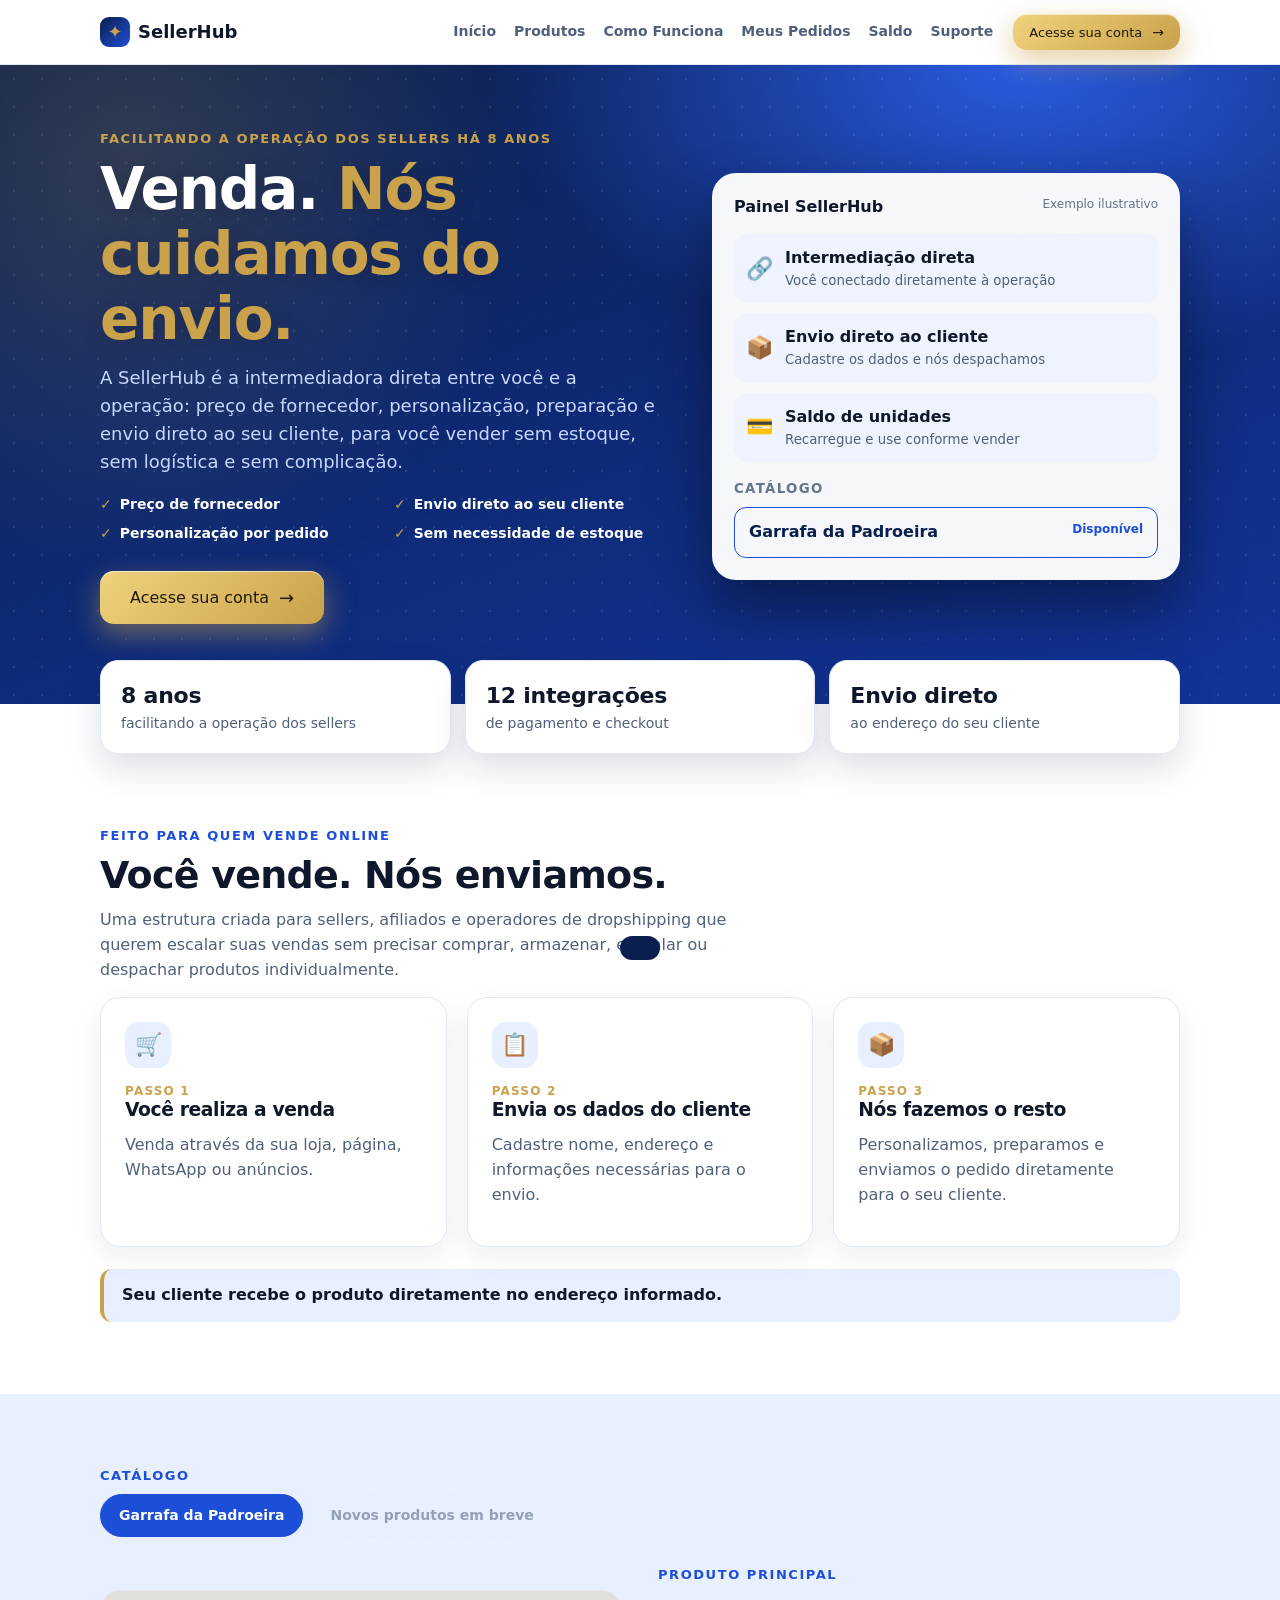
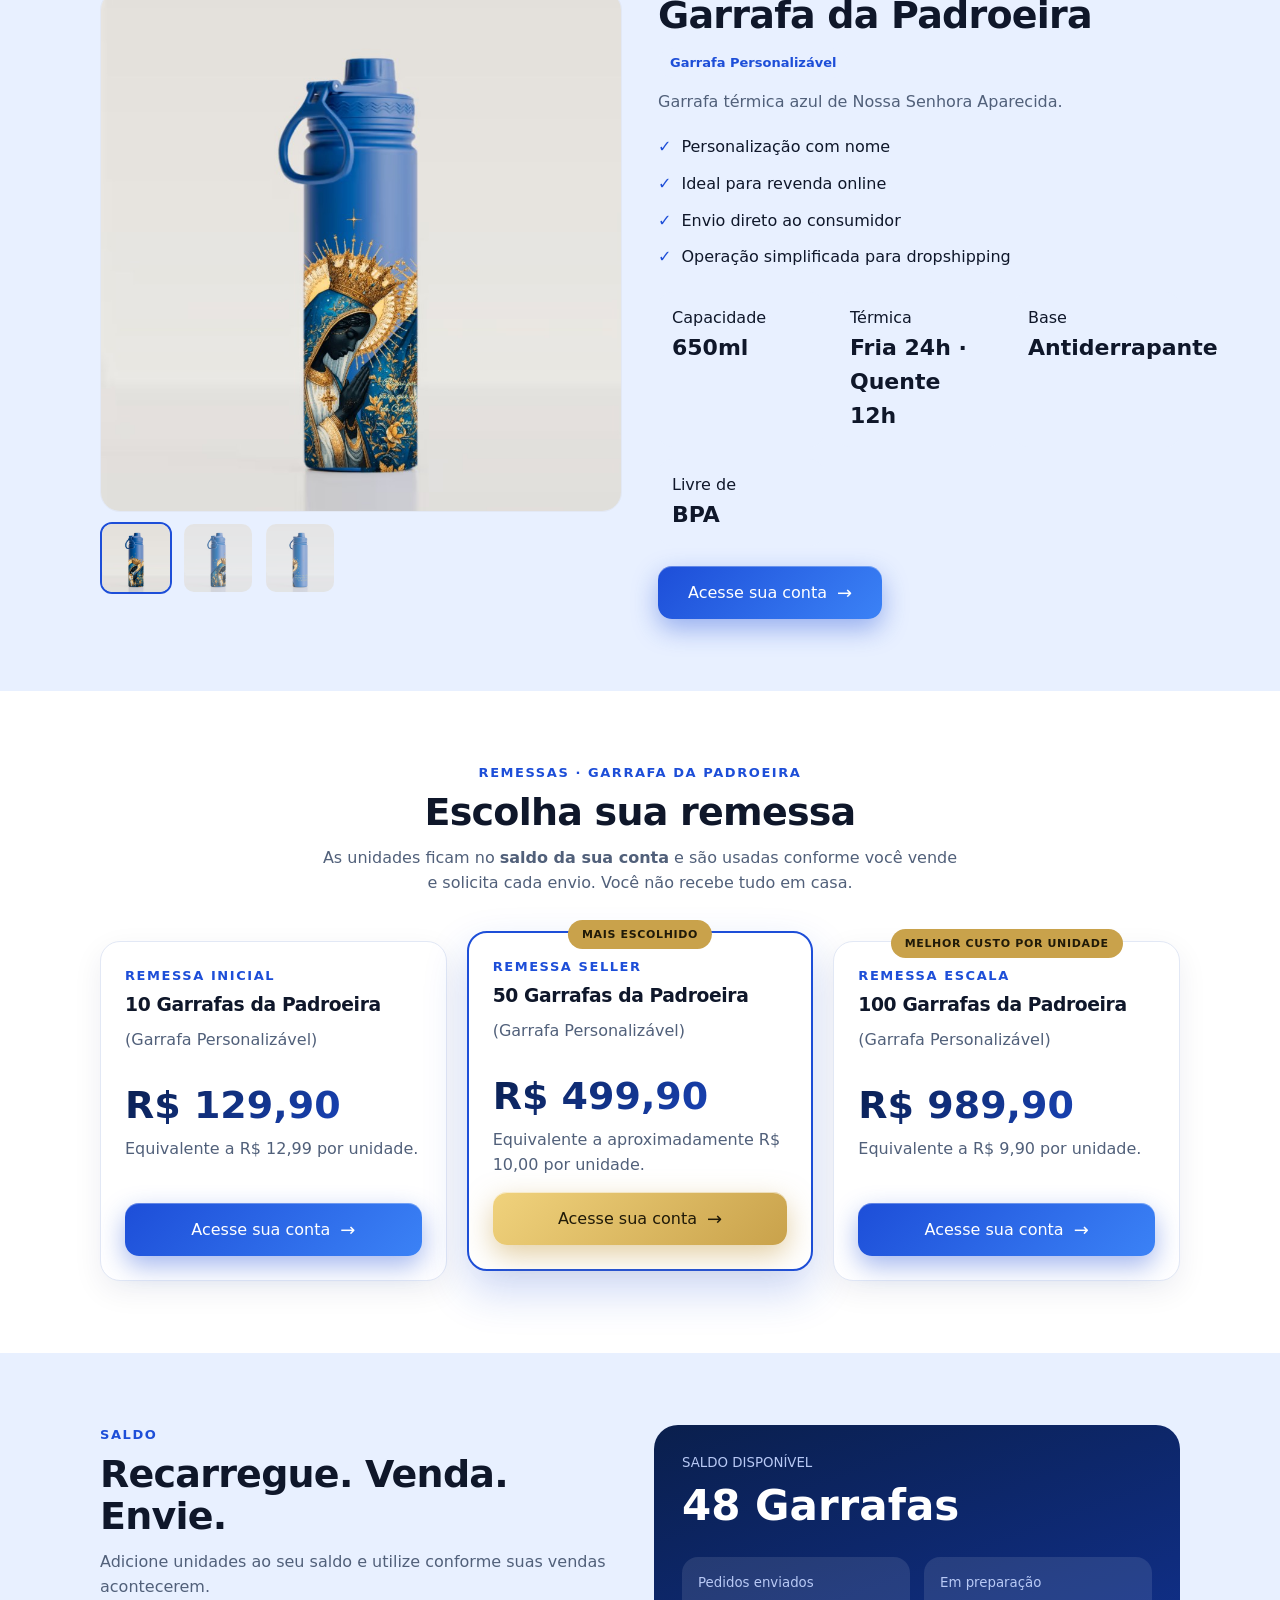
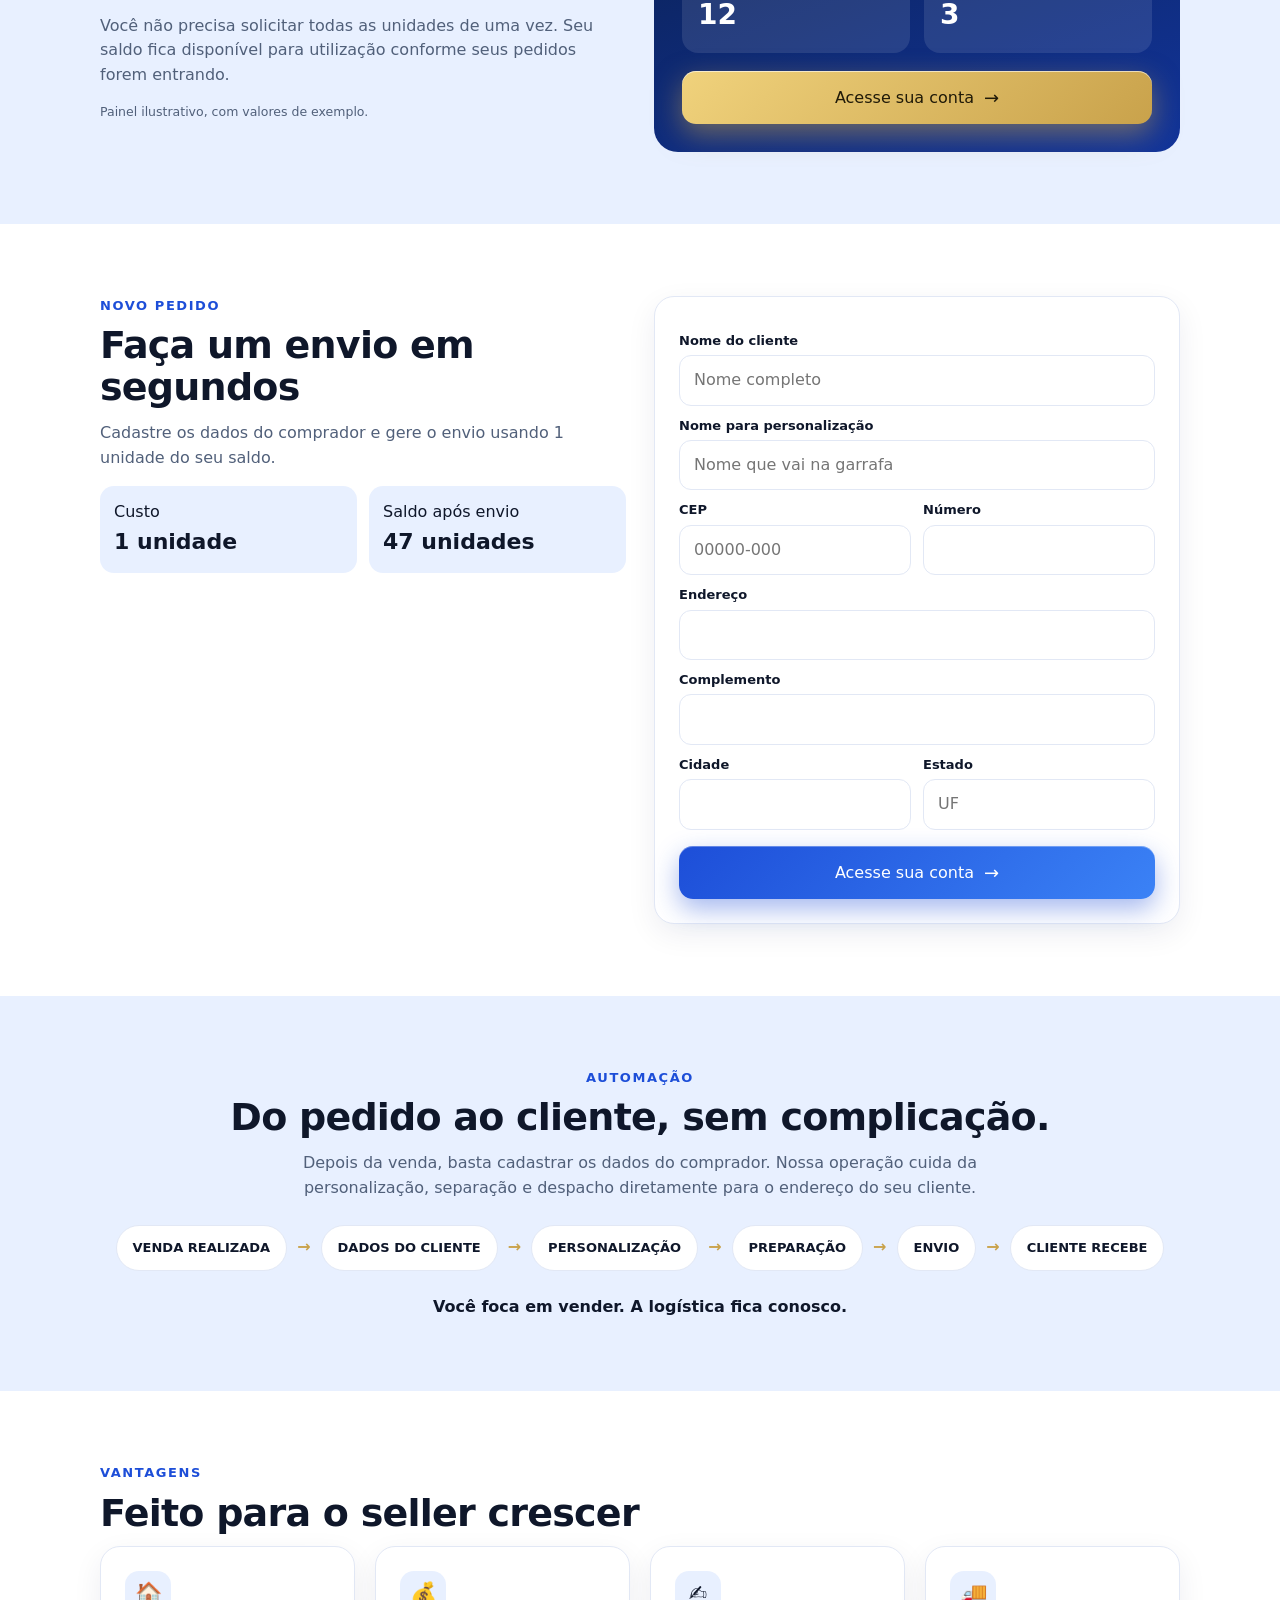
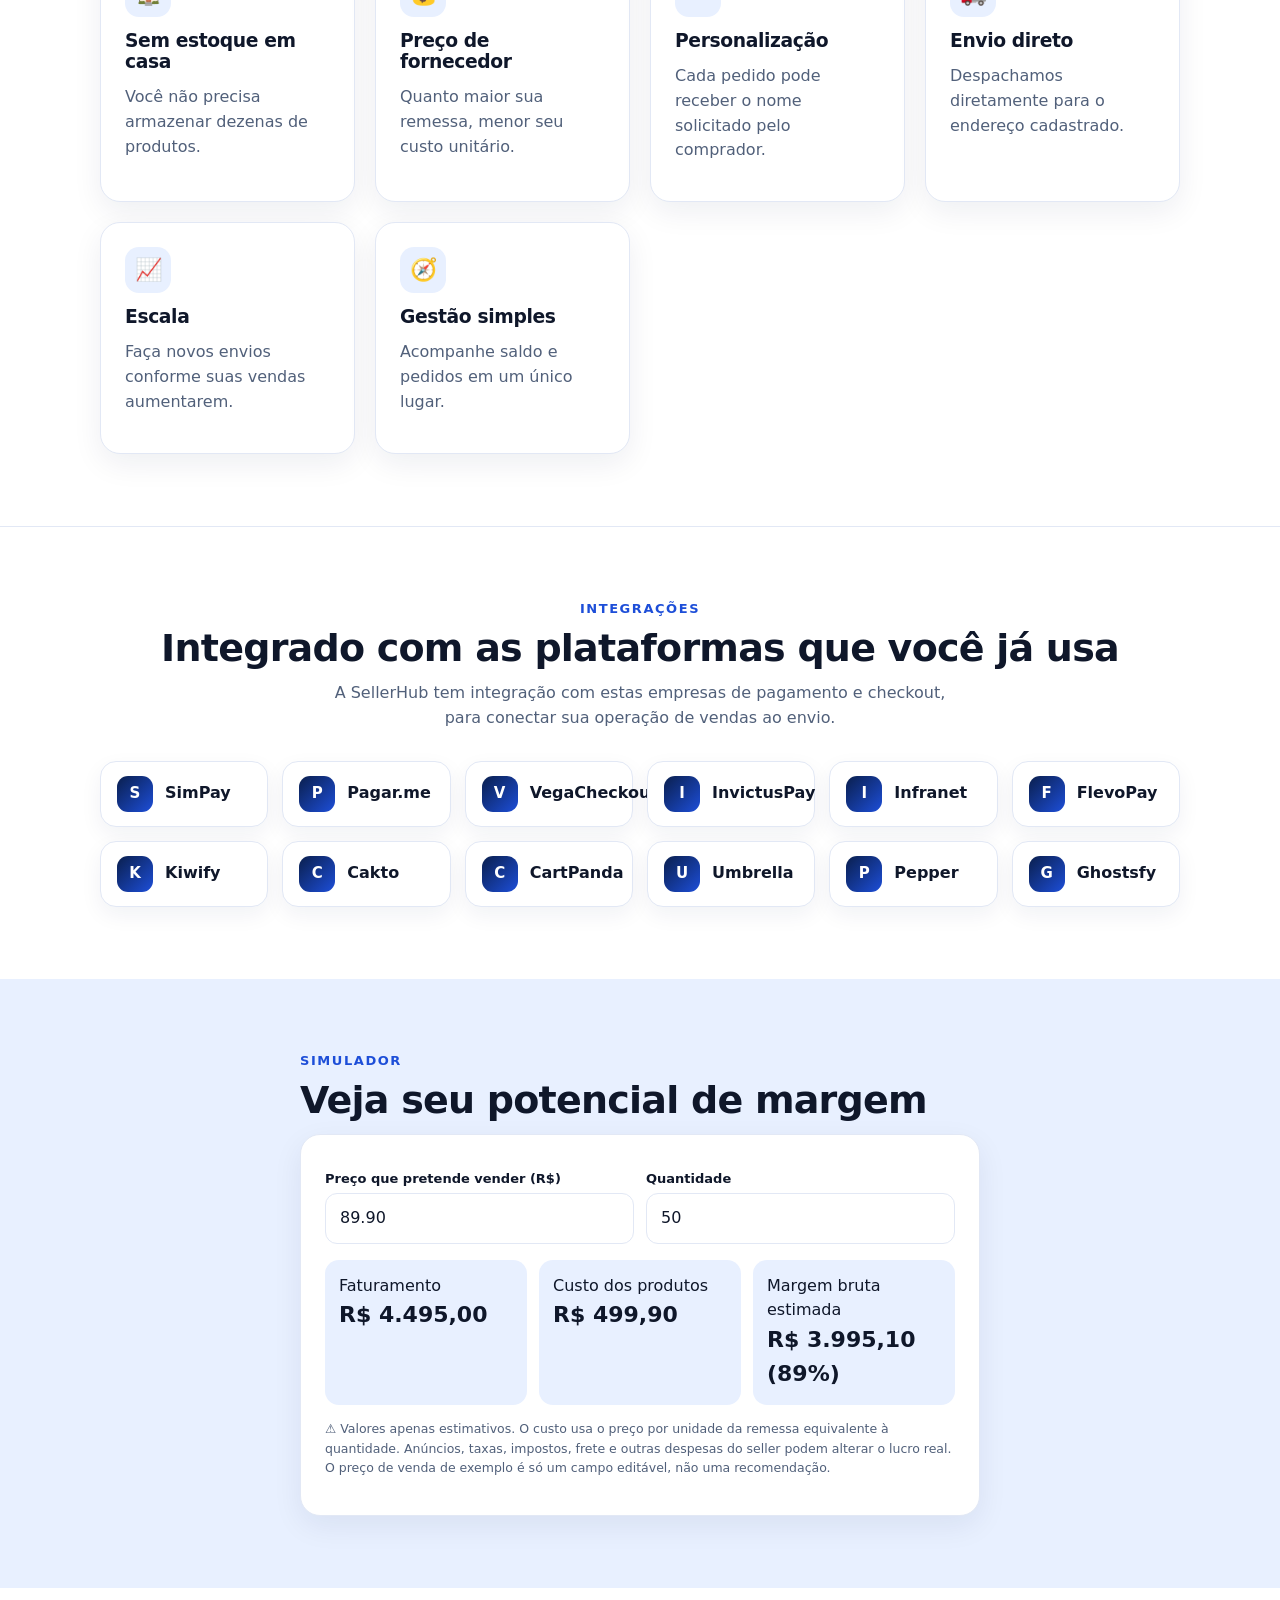
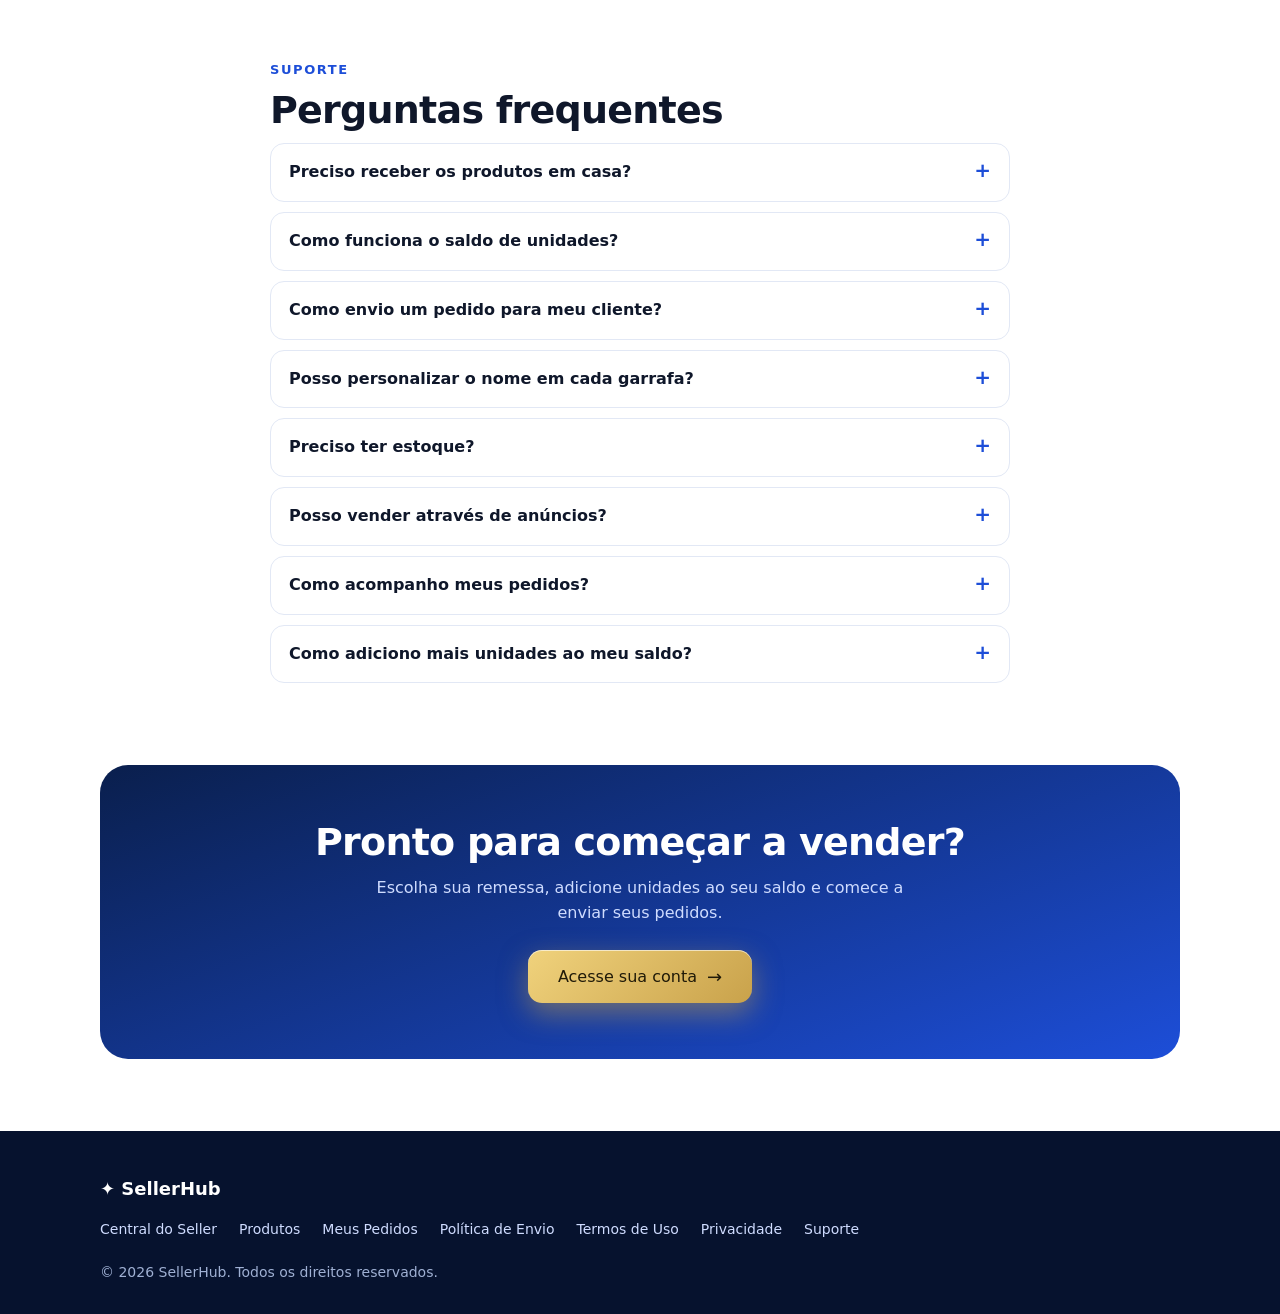
==== index.html @ c8f630ed "Add files via upload" ====
<!DOCTYPE html>
<html lang="pt-BR">
<head>
<meta charset="utf-8">
<meta name="viewport" content="width=device-width, initial-scale=1, viewport-fit=cover">
<link rel="icon" href="data:image/svg+xml,%3Csvg xmlns=%27http://www.w3.org/2000/svg%27 viewBox=%270 0 100 100%27%3E%3Ctext y=%27.9em%27 font-size=%2790%27%3E%E2%9C%A6%3C/text%3E%3C/svg%3E">
<title>SellerHub — Intermediação direta para sellers e dropshipping</title>
<meta name="description" content="SellerHub: intermediadora direta para sellers. Preço de fornecedor, personalização e envio direto ao seu cliente, sem estoque.">
<link rel="stylesheet" href="assets/style.css">
</head>
<body>
<header><div class="w nav">
<a class="logo" href="#inicio"><i>✦</i>SellerHub</a>
<nav class="menu" id="menu">
<a href="#inicio">Início</a><a href="#produto">Produtos</a><a href="#como">Como Funciona</a><a href="#novo-pedido">Meus Pedidos</a><a href="#saldo">Saldo</a><a href="#faq">Suporte</a></nav>
<div class="right"><button class="btn gold" data-login>Acesse sua conta</button></div>
<button class="burger" id="bg" aria-label="Menu">☰</button>
</div></header>

<main id="inicio">
<section class="hero"><div class="w hg">
<div>
<div class="eye">Facilitando a operação dos sellers há 8 anos</div>
<h1>Venda. <span style="color:var(--gold)">Nós cuidamos do envio.</span></h1>
<p style="font-size:18px">A SellerHub é a intermediadora direta entre você e a operação: preço de fornecedor, personalização, preparação e envio direto ao seu cliente, para você vender sem estoque, sem logística e sem complicação.</p>
<ul class="ticks"><li>Preço de fornecedor</li><li>Envio direto ao seu cliente</li><li>Personalização por pedido</li><li>Sem necessidade de estoque</li></ul>
<div class="cta"><button class="btn gold" data-login>Acesse sua conta</button></div>
</div>
<div class="shot hp"><div class="hpt"><b>Painel SellerHub</b><span>Exemplo ilustrativo</span></div>
<div class="hrow"><span>🔗</span><div><b>Intermediação direta</b><small>Você conectado diretamente à operação</small></div></div>
<div class="hrow"><span>📦</span><div><b>Envio direto ao cliente</b><small>Cadastre os dados e nós despachamos</small></div></div>
<div class="hrow"><span>💳</span><div><b>Saldo de unidades</b><small>Recarregue e use conforme vender</small></div></div>
<div class="hcat"><small>CATÁLOGO</small><a href="#produto">Garrafa da Padroeira <em>Disponível</em></a></div></div>
</div></section>
<div class="w stats rv"><div><b>8 anos</b>facilitando a operação dos sellers</div><div><b>12 integrações</b>de pagamento e checkout</div><div><b>Envio direto</b>ao endereço do seu cliente</div></div>

<section id="como"><div class="w">
<div class="rv"><div class="eye">Feito para quem vende online</div><h2>Você vende. Nós enviamos.</h2>
<p style="max-width:680px">Uma estrutura criada para sellers, afiliados e operadores de dropshipping que querem escalar suas vendas sem precisar comprar, armazenar, embalar ou despachar produtos individualmente.</p></div>
<div class="grid g3 rv">
<div class="card"><div class="ico">🛒</div><div class="step">PASSO 1</div><h3>Você realiza a venda</h3><p>Venda através da sua loja, página, WhatsApp ou anúncios.</p></div>
<div class="card"><div class="ico">📋</div><div class="step">PASSO 2</div><h3>Envia os dados do cliente</h3><p>Cadastre nome, endereço e informações necessárias para o envio.</p></div>
<div class="card"><div class="ico">📦</div><div class="step">PASSO 3</div><h3>Nós fazemos o resto</h3><p>Personalizamos, preparamos e enviamos o pedido diretamente para o seu cliente.</p></div>
</div>
<div class="note rv">Seu cliente recebe o produto diretamente no endereço informado.</div>
</div></section>

<section id="produto" style="background:var(--sky)"><div class="w"><div class="eye">Catálogo</div><div class="tabs"><span class="tab on">Garrafa da Padroeira</span><span class="tab off">Novos produtos em breve</span></div><div class="prod">
<div class="rv gal"><img id="gm" alt="Garrafa da Padroeira" width="720" height="720"><div class="th" id="th"></div></div>
<div class="rv"><div class="eye">Produto principal</div><h2>Garrafa da Padroeira</h2><span class="tag">Garrafa Personalizável</span>
<p>Garrafa térmica azul de Nossa Senhora Aparecida.</p>
<ul class="chk"><li>Personalização com nome</li><li>Ideal para revenda online</li><li>Envio direto ao consumidor</li><li>Operação simplificada para dropshipping</li></ul>
<div class="out"><div>Capacidade<b>650ml</b></div><div>Térmica<b>Fria 24h · Quente 12h</b></div><div>Base<b>Antiderrapante</b></div><div>Livre de<b>BPA</b></div></div>
<button class="btn" style="margin-top:20px" data-login>Acesse sua conta</button></div>
</div>
</div></section>

<section id="remessas"><div class="w">
<div class="rv" style="text-align:center"><div class="eye">Remessas · Garrafa da Padroeira</div><h2>Escolha sua remessa</h2>
<p style="max-width:640px;margin:0 auto 34px">As unidades ficam no <b>saldo da sua conta</b> e são usadas conforme você vende e solicita cada envio. Você não recebe tudo em casa.</p></div>
<div class="grid g3" style="padding-top:12px">
<div class="card plan rv"><div class="eye">Remessa Inicial</div><h3>10 Garrafas da Padroeira</h3><p>(Garrafa Personalizável)</p><div class="price">R$ 129,90</div><p>Equivalente a R$ 12,99 por unidade.</p><div style="margin-top:auto"><button class="btn full" data-login>Acesse sua conta</button></div></div>
<div class="card plan pop rv"><span class="badge">MAIS ESCOLHIDO</span><div class="eye">Remessa Seller</div><h3>50 Garrafas da Padroeira</h3><p>(Garrafa Personalizável)</p><div class="price">R$ 499,90</div><p>Equivalente a aproximadamente R$ 10,00 por unidade.</p><div style="margin-top:auto"><button class="btn full gold" data-login>Acesse sua conta</button></div></div>
<div class="card plan rv"><span class="badge">MELHOR CUSTO POR UNIDADE</span><div class="eye">Remessa Escala</div><h3>100 Garrafas da Padroeira</h3><p>(Garrafa Personalizável)</p><div class="price">R$ 989,90</div><p>Equivalente a R$ 9,90 por unidade.</p><div style="margin-top:auto"><button class="btn full" data-login>Acesse sua conta</button></div></div>
</div>
</div></section>

<section id="saldo" style="background:var(--sky)"><div class="w two">
<div class="rv"><div class="eye">Saldo</div><h2>Recarregue. Venda. Envie.</h2>
<p>Adicione unidades ao seu saldo e utilize conforme suas vendas acontecerem.</p>
<p>Você não precisa solicitar todas as unidades de uma vez. Seu saldo fica disponível para utilização conforme seus pedidos forem entrando.</p>
<p class="warn">Painel ilustrativo, com valores de exemplo.</p></div>
<div class="dash rv"><small>SALDO DISPONÍVEL</small><b style="font-size:42px" id="bal">48 Garrafas</b>
<div class="k"><div><small>Pedidos enviados</small><b id="sent">12</b></div><div><small>Em preparação</small><b id="prep">3</b></div></div>
<button class="btn gold full" data-login>Acesse sua conta</button></div>
</div></section>

<section id="novo-pedido"><div class="w two">
<div class="rv"><div class="eye">Novo pedido</div><h2>Faça um envio em segundos</h2><p>Cadastre os dados do comprador e gere o envio usando 1 unidade do seu saldo.</p>
<div class="out"><div>Custo<b>1 unidade</b></div><div>Saldo após envio<b id="after">47 unidades</b></div></div></div>
<form class="card rv" id="ped" onsubmit="return false">
<label>Nome do cliente</label><input required placeholder="Nome completo">
<label>Nome para personalização</label><input required placeholder="Nome que vai na garrafa">
<div class="f2"><div><label>CEP</label><input required inputmode="numeric" placeholder="00000-000"></div><div><label>Número</label><input required></div></div>
<label>Endereço</label><input required>
<label>Complemento</label><input>
<div class="f2"><div><label>Cidade</label><input required></div><div><label>Estado</label><input required maxlength="2" placeholder="UF"></div></div>
<button type="button" class="btn full" style="margin-top:16px" data-login>Acesse sua conta</button>
</form></div></section>

<section style="background:var(--sky)"><div class="w" style="text-align:center">
<div class="rv"><div class="eye">Automação</div><h2>Do pedido ao cliente, sem complicação.</h2>
<p style="max-width:680px;margin:0 auto">Depois da venda, basta cadastrar os dados do comprador. Nossa operação cuida da personalização, separação e despacho diretamente para o endereço do seu cliente.</p></div>
<div class="flow rv"><span>VENDA REALIZADA</span><em>→</em><span>DADOS DO CLIENTE</span><em>→</em><span>PERSONALIZAÇÃO</span><em>→</em><span>PREPARAÇÃO</span><em>→</em><span>ENVIO</span><em>→</em><span>CLIENTE RECEBE</span></div>
<b style="color:var(--ink)">Você foca em vender. A logística fica conosco.</b>
</div></section>

<section><div class="w">
<div class="rv"><div class="eye">Vantagens</div><h2>Feito para o seller crescer</h2></div>
<div class="grid g3 rv">
<div class="card"><div class="ico">🏠</div><h3>Sem estoque em casa</h3><p>Você não precisa armazenar dezenas de produtos.</p></div>
<div class="card"><div class="ico">💰</div><h3>Preço de fornecedor</h3><p>Quanto maior sua remessa, menor seu custo unitário.</p></div>
<div class="card"><div class="ico">✍️</div><h3>Personalização</h3><p>Cada pedido pode receber o nome solicitado pelo comprador.</p></div>
<div class="card"><div class="ico">🚚</div><h3>Envio direto</h3><p>Despachamos diretamente para o endereço cadastrado.</p></div>
<div class="card"><div class="ico">📈</div><h3>Escala</h3><p>Faça novos envios conforme suas vendas aumentarem.</p></div>
<div class="card"><div class="ico">🧭</div><h3>Gestão simples</h3><p>Acompanhe saldo e pedidos em um único lugar.</p></div>
</div></div></section>

<section style="border-top:1px solid var(--line)"><div class="w" style="text-align:center"><div class="rv"><div class="eye">Integrações</div><h2>Integrado com as plataformas que você já usa</h2><p style="max-width:640px;margin:0 auto">A SellerHub tem integração com estas empresas de pagamento e checkout, para conectar sua operação de vendas ao envio.</p></div><div class="int rv"><span><i>S</i>SimPay</span><span><i>P</i>Pagar.me</span><span><i>V</i>VegaCheckout</span><span><i>I</i>InvictusPay</span><span><i>I</i>Infranet</span><span><i>F</i>FlevoPay</span><span><i>K</i>Kiwify</span><span><i>C</i>Cakto</span><span><i>C</i>CartPanda</span><span><i>U</i>Umbrella</span><span><i>P</i>Pepper</span><span><i>G</i>Ghostsfy</span></div></div></section>
<section style="background:var(--sky)"><div class="w" style="max-width:720px">
<div class="rv"><div class="eye">Simulador</div><h2>Veja seu potencial de margem</h2></div>
<div class="card rv">
<div class="f2"><div><label>Preço que pretende vender (R$)</label><input id="sp" type="number" min="0" step="0.01" value="89.90"></div><div><label>Quantidade</label><input id="sq" type="number" min="1" value="50"></div></div>
<div class="out"><div>Faturamento<b id="o1">—</b></div><div>Custo dos produtos<b id="o2">—</b></div><div>Margem bruta estimada<b id="o3">—</b></div></div>
<p class="warn">⚠ Valores apenas estimativos. O custo usa o preço por unidade da remessa equivalente à quantidade. Anúncios, taxas, impostos, frete e outras despesas do seller podem alterar o lucro real. O preço de venda de exemplo é só um campo editável, não uma recomendação.</p>
</div></div></section>

<section id="faq"><div class="w" style="max-width:780px">
<div class="rv"><div class="eye">Suporte</div><h2>Perguntas frequentes</h2></div>
<div class="rv">
<details><summary>Preciso receber os produtos em casa?</summary><p>Não. As unidades ficam como saldo na sua conta e o envio é feito diretamente ao seu cliente.</p></details>
<details><summary>Como funciona o saldo de unidades?</summary><p>Ao comprar uma remessa, as unidades são creditadas no seu saldo. Cada envio solicitado usa 1 unidade.</p></details>
<details><summary>Como envio um pedido para meu cliente?</summary><p>Acesse sua conta, cadastre os dados do comprador e gere o envio.</p></details>
<details><summary>Posso personalizar o nome em cada garrafa?</summary><p>Sim. Cada pedido tem um campo para o nome de personalização.</p></details>
<details><summary>Preciso ter estoque?</summary><p>Não. Você vende e nós cuidamos da preparação e do despacho.</p></details>
<details><summary>Posso vender através de anúncios?</summary><p>Sim, você escolhe seus canais: loja, página, WhatsApp ou anúncios.</p></details>
<details><summary>Como acompanho meus pedidos?</summary><p>Pela área Meus Pedidos, junto ao seu saldo, em um único lugar.</p></details>
<details><summary>Como adiciono mais unidades ao meu saldo?</summary><p>Acesse sua conta, escolha uma remessa e recarregue seu saldo.</p></details>
</div></div></section>

<section style="padding-top:0"><div class="w"><div class="final rv"><h2>Pronto para começar a vender?</h2>
<p style="max-width:560px;margin:0 auto 24px">Escolha sua remessa, adicione unidades ao seu saldo e comece a enviar seus pedidos.</p>
<button class="btn gold" data-login>Acesse sua conta</button></div></div></section>
</main>

<footer><div class="w"><a class="logo" href="#inicio" style="color:#fff">✦ SellerHub</a>
<div class="fl"><a href="#">Central do Seller</a><a href="#produto">Produtos</a><a href="#novo-pedido">Meus Pedidos</a><a href="#">Política de Envio</a><a href="#">Termos de Uso</a><a href="#">Privacidade</a><a href="#faq">Suporte</a></div>
<div>© 2026 SellerHub. Todos os direitos reservados.</div></div></footer>
<dialog id="lg"><h3>Acesse sua conta</h3><p>Entre para recarregar saldo e gerar envios.</p><label>E-mail</label><input type="email" placeholder="voce@email.com"><label>Senha</label><input type="password"><button type="button" class="btn full" style="margin-top:16px" id="lgb">Acesse sua conta</button></dialog>
<div class="mbar"><button class="btn gold full" data-login>Acesse sua conta</button></div>
<div class="toast" id="t"></div>

<script src="assets/app.js" defer></script>
</body>
</html>
---- assets/style.css ----
:root{--navy:#0a1f4d;--royal:#1d4ed8;--sky:#e8f0ff;--gold:#c9a24b;--ink:#0f172a;--mut:#51607a;--bg:#fff;--card:#fff;--line:#e2e8f5;box-sizing:border-box;padding-top:env(safe-area-inset-top,0px);padding-bottom:env(safe-area-inset-bottom,0px)}
@media (prefers-color-scheme:dark){:root:not([data-theme="light"]){--bg:#070f24;--card:#0e1b3d;--ink:#eaf0ff;--mut:#9fb0d3;--line:#1d2e5c;--sky:#0c1a3f}}
:root[data-theme="dark"]{--bg:#070f24;--card:#0e1b3d;--ink:#eaf0ff;--mut:#9fb0d3;--line:#1d2e5c;--sky:#0c1a3f}
html{scroll-behavior:smooth;scroll-padding-top:70px}
*{box-sizing:border-box}
body{margin:0;background:var(--bg);color:var(--ink);font-family:Inter,system-ui,-apple-system,"Segoe UI",Roboto,sans-serif;line-height:1.55}
.w{max-width:1120px;margin:auto;padding:0 20px}
section{padding:72px 0}
h1,h2,h3{line-height:1.12;margin:0 0 12px;letter-spacing:-.02em}
h1{font-size:clamp(34px,6vw,58px)}h2{font-size:clamp(26px,4vw,38px)}
p{margin:0 0 14px;color:var(--mut)}
.eye{color:var(--royal);font-weight:700;font-size:13px;letter-spacing:.12em;text-transform:uppercase;margin-bottom:8px}
.btn{display:inline-block;border:0;cursor:pointer;font:700 15px inherit;font-family:inherit;padding:14px 24px;border-radius:12px;text-decoration:none;transition:.2s;background:var(--royal);color:#fff;box-shadow:0 8px 20px rgba(29,78,216,.28)}
.btn:hover{transform:translateY(-2px);box-shadow:0 12px 26px rgba(29,78,216,.38)}
.btn.gold{background:var(--gold);color:#201a08;box-shadow:0 8px 20px rgba(201,162,75,.35)}
.btn.ghost{background:transparent;color:var(--ink);border:1.5px solid var(--line);box-shadow:none}
.btn.full{width:100%;text-align:center}
.card{background:var(--card);border:1px solid var(--line);border-radius:20px;padding:24px;box-shadow:0 10px 30px rgba(10,31,77,.07);transition:.25s}
.card:hover{transform:translateY(-4px)}
.grid{display:grid;gap:20px}.g3{grid-template-columns:repeat(auto-fit,minmax(240px,1fr))}
header{position:sticky;top:0;z-index:50;background:color-mix(in srgb,var(--bg) 88%,transparent);backdrop-filter:blur(12px);border-bottom:1px solid var(--line);padding-top:env(safe-area-inset-top,0px)}
.nav{display:flex;align-items:center;gap:20px;height:64px}
.logo{font-weight:800;font-size:18px;color:var(--ink);text-decoration:none;display:flex;gap:8px;align-items:center}
.logo i{width:30px;height:30px;border-radius:9px;background:linear-gradient(135deg,var(--navy),var(--royal));display:grid;place-items:center;color:var(--gold);font-style:normal}
.menu{display:flex;gap:18px;margin-left:auto}.menu a{color:var(--mut);text-decoration:none;font-weight:600;font-size:14px}.menu a:hover{color:var(--royal)}
.right{display:flex;gap:10px;align-items:center}.right .btn{padding:10px 16px;font-size:13px}
.burger{display:none;background:none;border:0;font-size:26px;color:var(--ink);cursor:pointer}
@media(max-width:900px){.menu{display:none;position:absolute;top:64px;left:0;right:0;background:var(--bg);flex-direction:column;padding:16px 20px;border-bottom:1px solid var(--line)}.menu.open{display:flex}.burger{display:block;margin-left:auto}.right .ghost{display:none}.nav{gap:8px}}
.hero{background:radial-gradient(900px 500px at 80% 0,#2b5be0 0,transparent 60%),linear-gradient(160deg,var(--navy),#12349a);color:#fff;padding:64px 0 80px}
.hero p{color:#c9d8ff}.hero .eye{color:var(--gold)}
.hg{display:grid;grid-template-columns:1.1fr .9fr;gap:40px;align-items:center}
@media(max-width:860px){.hg{grid-template-columns:1fr}}
.ticks{list-style:none;padding:0;margin:18px 0 26px;display:grid;grid-template-columns:1fr 1fr;gap:8px 16px;color:#fff;font-weight:600;font-size:14px}
.ticks li:before{content:"✓";color:var(--gold);margin-right:8px;font-weight:800}
.cta{display:flex;gap:12px;flex-wrap:wrap}.hero .ghost{color:#fff;border-color:rgba(255,255,255,.4)}
.shot{position:relative;border-radius:28px;overflow:hidden;box-shadow:0 30px 60px rgba(0,0,0,.4);animation:fl 6s ease-in-out infinite}
.shot img{display:block;width:100%}
@keyframes fl{50%{transform:translateY(-8px)}}
.ico{width:46px;height:46px;border-radius:14px;background:var(--sky);display:grid;place-items:center;font-size:22px;margin-bottom:14px}
.step{font-size:12px;font-weight:800;color:var(--gold);letter-spacing:.1em}
.note{background:var(--sky);border-left:4px solid var(--gold);border-radius:12px;padding:14px 18px;color:var(--ink);font-weight:600;margin-top:22px}
.prod{display:grid;grid-template-columns:1fr 1fr;gap:36px;align-items:center}
@media(max-width:800px){.prod{grid-template-columns:1fr}}
.imgs{display:grid;grid-template-columns:1fr 1fr;gap:12px}.imgs img{width:100%;border-radius:18px;border:1px solid var(--line)}
.tag{display:inline-block;background:var(--sky);color:var(--royal);font-weight:700;padding:5px 12px;border-radius:99px;font-size:13px;margin-bottom:12px}
.chk{list-style:none;padding:0;margin:14px 0}.chk li{padding:6px 0;color:var(--ink)}.chk li:before{content:"✓";color:var(--royal);font-weight:800;margin-right:10px}
.plan{position:relative;display:flex;flex-direction:column}
.plan.pop{border:2px solid var(--royal);box-shadow:0 20px 44px rgba(29,78,216,.22)}
.badge{position:absolute;top:-13px;left:50%;transform:translateX(-50%);background:var(--gold);color:#201a08;font-weight:800;font-size:11px;letter-spacing:.06em;padding:6px 14px;border-radius:99px;white-space:nowrap}
.price{font-size:38px;font-weight:800;margin:10px 0 2px;color:var(--ink)}
.dash{background:linear-gradient(160deg,var(--navy),#12349a);color:#fff;border-radius:24px;padding:28px}
.dash .k{display:grid;grid-template-columns:repeat(auto-fit,minmax(130px,1fr));gap:14px;margin:18px 0}
.dash .k div{background:rgba(255,255,255,.1);border-radius:16px;padding:16px}
.dash small{color:#b8c9f5;display:block}.dash b{font-size:28px}
.two{display:grid;grid-template-columns:1fr 1fr;gap:28px;align-items:start}
@media(max-width:860px){.two{grid-template-columns:1fr}}
label{display:block;font-weight:600;font-size:13px;margin:10px 0 4px;color:var(--ink)}
input{width:100%;padding:12px 14px;border:1.5px solid var(--line);border-radius:12px;background:var(--bg);color:var(--ink);font:inherit}
input:focus{outline:2px solid var(--royal);border-color:transparent}
.f2{display:grid;grid-template-columns:1fr 1fr;gap:0 12px}
.res{margin-top:16px;padding:14px;border-radius:14px;background:var(--sky);color:var(--ink);font-weight:600;display:none}
.flow{display:flex;flex-wrap:wrap;gap:10px;align-items:center;justify-content:center;margin:24px 0}
.flow span{background:var(--card);border:1px solid var(--line);padding:12px 16px;border-radius:99px;font-weight:700;font-size:13px}
.flow em{color:var(--gold);font-style:normal;font-weight:800}
.out{display:grid;grid-template-columns:repeat(auto-fit,minmax(150px,1fr));gap:12px;margin-top:16px}
.out div{background:var(--sky);border-radius:14px;padding:14px;color:var(--ink)}.out b{display:block;font-size:22px}
.warn{font-size:12.5px;color:var(--mut);margin-top:14px}
details{border:1px solid var(--line);border-radius:14px;padding:16px 18px;margin-bottom:10px;background:var(--card)}
summary{cursor:pointer;font-weight:700;color:var(--ink);list-style:none;display:flex;justify-content:space-between;gap:10px}
summary:after{content:"+";color:var(--royal);font-size:20px;line-height:1}details[open] summary:after{content:"−"}
details p{margin:10px 0 0}
.final{background:linear-gradient(160deg,var(--navy),#1d4ed8);color:#fff;text-align:center;border-radius:28px;padding:56px 24px}.final p{color:#cfdcff}
footer{background:#06122e;color:#9fb0d3;padding:44px 0 30px;font-size:14px}
footer .fl{display:flex;flex-wrap:wrap;gap:10px 22px;margin:16px 0 22px}footer a{color:#cfdcff;text-decoration:none}footer a:hover{color:var(--gold)}
.rv{opacity:0;transform:translateY(18px);transition:.6s}.rv.in{opacity:1;transform:none}
.toast{position:fixed;left:50%;bottom:calc(20px + env(safe-area-inset-bottom,0px));transform:translateX(-50%) translateY(80px);background:var(--navy);color:#fff;padding:12px 20px;border-radius:12px;transition:.3s;z-index:99;max-width:90%;font-size:14px}.toast.show{transform:translateX(-50%)}
@media(prefers-reduced-motion:reduce){*{animation:none!important;transition:none!important}.rv{opacity:1;transform:none}}
.hp{background:rgba(255,255,255,.96);color:#0f172a;padding:22px;border-radius:24px;animation:none}.hpt{display:flex;justify-content:space-between;margin-bottom:14px}.hpt span{font-size:12px;color:#64748b}
.hrow{display:flex;gap:12px;align-items:center;padding:12px;border-radius:14px;background:#eef3ff;margin-bottom:10px}.hrow>span{font-size:22px}.hrow small{display:block;color:#51607a}
.hcat{margin-top:14px}.hcat small{color:#64748b;font-weight:700;letter-spacing:.1em}.hcat a{display:flex;justify-content:space-between;margin-top:6px;padding:12px 14px;border:1.5px solid #1d4ed8;border-radius:12px;color:#0a1f4d;font-weight:700;text-decoration:none}.hcat em{font-style:normal;color:#1d4ed8;font-size:12px}
.tabs{display:flex;gap:8px;flex-wrap:wrap;margin-bottom:28px}.tab{padding:10px 18px;border-radius:99px;font-weight:700;font-size:14px;border:1.5px solid var(--line);color:var(--mut)}.tab.on{background:var(--royal);color:#fff;border-color:var(--royal)}.tab.off{opacity:.55;border-style:dashed}
.gal>img{width:100%;height:auto;border-radius:20px;border:1px solid var(--line);background:#e8e6e1;display:block}.th{display:flex;gap:10px;margin-top:10px}.th img{width:72px;height:72px;object-fit:cover;border-radius:12px;border:2px solid transparent;cursor:pointer;opacity:.7}.th img.on{border-color:var(--royal);opacity:1}
dialog{border:1px solid var(--line);border-radius:20px;padding:26px;width:min(92vw,400px);background:var(--card);color:var(--ink)}dialog::backdrop{background:rgba(6,18,46,.6)}
.btn{display:inline-flex;align-items:center;justify-content:center;gap:10px;position:relative;overflow:hidden;font-size:16px;padding:16px 30px;border-radius:14px;background:linear-gradient(135deg,#1d4ed8,#3b82f6);box-shadow:0 10px 26px rgba(29,78,216,.4),inset 0 1px 0 rgba(255,255,255,.3)}
.btn:after{content:"→";font-size:18px;transition:transform .2s}.btn:hover:after{transform:translateX(6px)}.btn:active{transform:scale(.97)}
.btn:before{content:"";position:absolute;top:0;left:-80%;width:45%;height:100%;background:linear-gradient(100deg,transparent,rgba(255,255,255,.5),transparent);transform:skewX(-20deg);animation:sh 3.5s infinite}
@keyframes sh{0%,55%{left:-80%}100%{left:140%}}
.btn.gold{background:linear-gradient(135deg,#f0d27c,#c9a24b);box-shadow:0 10px 28px rgba(201,162,75,.5),inset 0 1px 0 rgba(255,255,255,.6)}
.btn.full{display:flex;width:100%}.right .btn{padding:10px 16px;font-size:13px}.right .btn:after{font-size:14px}
.int{display:grid;grid-template-columns:repeat(auto-fit,minmax(160px,1fr));gap:14px;margin-top:30px}
.int span{display:flex;align-items:center;gap:12px;padding:14px 16px;background:var(--card);border:1px solid var(--line);border-radius:16px;font-weight:700;color:var(--ink);box-shadow:0 8px 22px rgba(10,31,77,.06);transition:.25s}
.int span:hover{transform:translateY(-3px);border-color:var(--royal)}
.int i{width:36px;height:36px;flex:none;border-radius:11px;background:linear-gradient(135deg,var(--navy),var(--royal));color:#fff;display:grid;place-items:center;font-style:normal;font-size:15px}
.hero{position:relative;overflow:hidden}.hero:before{content:"";position:absolute;inset:0;background:radial-gradient(circle at 10% 15%,rgba(201,162,75,.2),transparent 32%),radial-gradient(rgba(255,255,255,.09) 1px,transparent 1px) 0 0/28px 28px;pointer-events:none}.hero .w{position:relative}
.hero h1{text-shadow:0 2px 24px rgba(0,0,0,.2)}
.stats{display:grid;grid-template-columns:repeat(auto-fit,minmax(200px,1fr));gap:14px;margin-top:-44px;position:relative;z-index:2}
.stats div{background:var(--card);border:1px solid var(--line);border-radius:18px;padding:18px 20px;box-shadow:0 14px 34px rgba(10,31,77,.14);color:var(--mut);font-size:14px}.stats b{display:block;font-size:22px;color:var(--ink);letter-spacing:-.01em}
.card:hover{border-color:var(--royal);box-shadow:0 18px 40px rgba(29,78,216,.16)}.card:hover .ico{transform:scale(1.1) rotate(-4deg)}.ico{transition:.25s}
.price{background:linear-gradient(135deg,var(--navy),var(--royal));-webkit-background-clip:text;background-clip:text;color:transparent}
@media(prefers-color-scheme:dark){:root:not([data-theme="light"]) .price{background:none;color:#fff}}
@media(min-width:900px){.plan.pop{transform:translateY(-10px)}.plan.pop:hover{transform:translateY(-14px)}}
.mbar{display:none}
@media(max-width:700px){.mbar{display:block;position:fixed;left:0;right:0;bottom:0;z-index:60;padding:10px 16px calc(10px + env(safe-area-inset-bottom,0px));background:color-mix(in srgb,var(--bg) 92%,transparent);backdrop-filter:blur(10px);border-top:1px solid var(--line)}body{padding-bottom:76px}.toast{bottom:calc(90px + env(safe-area-inset-bottom,0px))}}
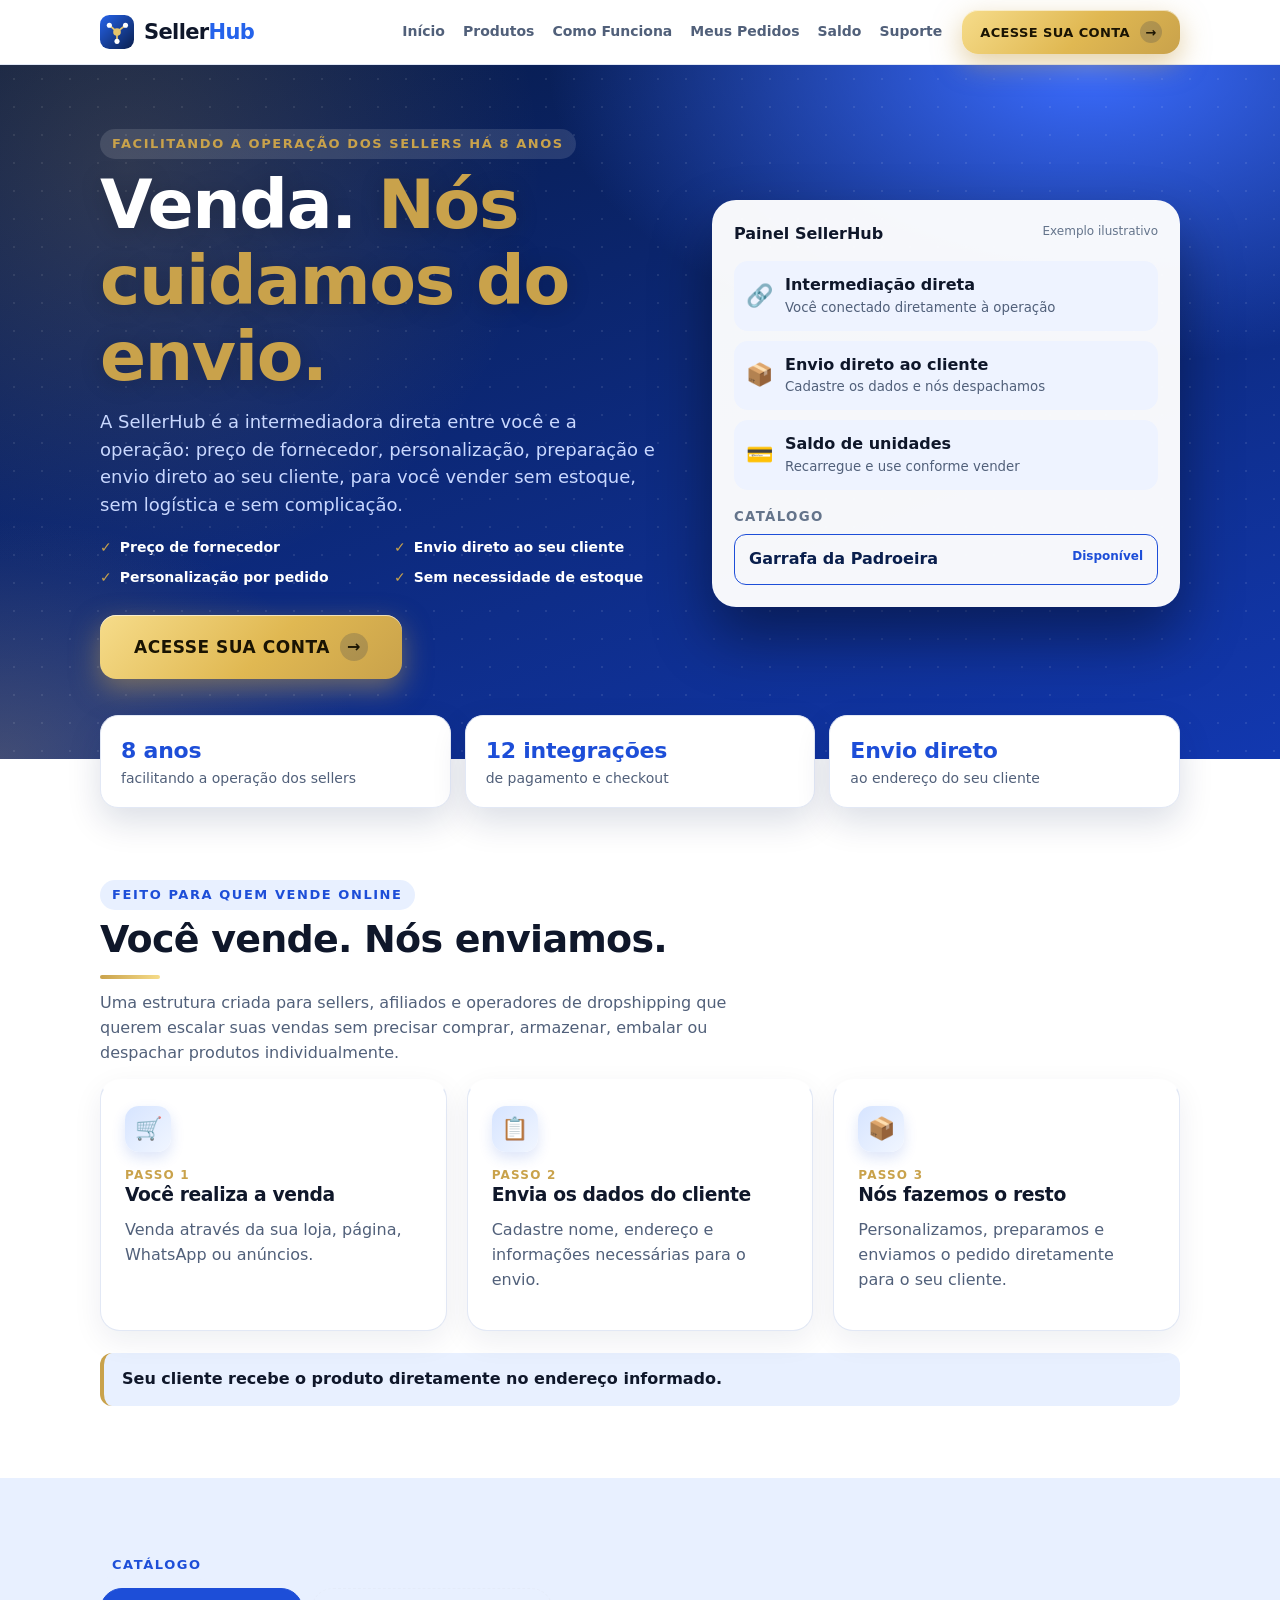
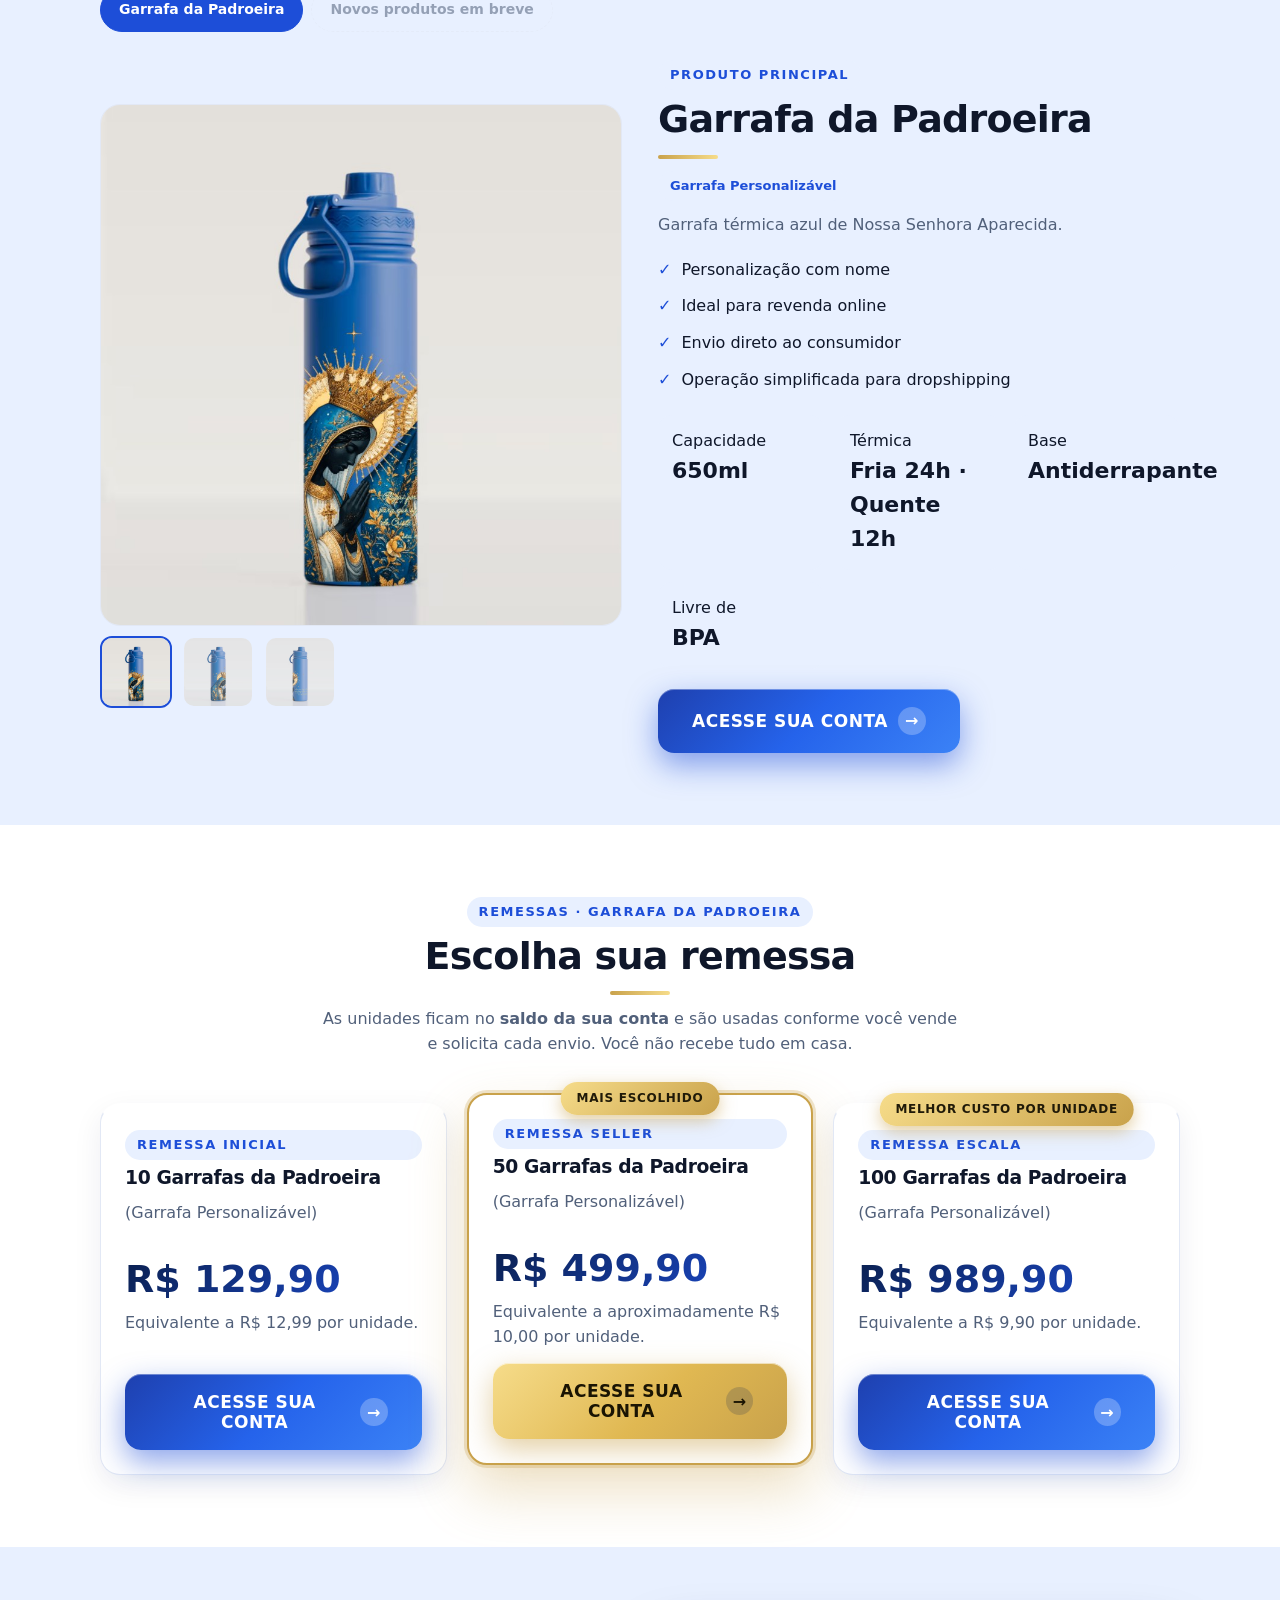
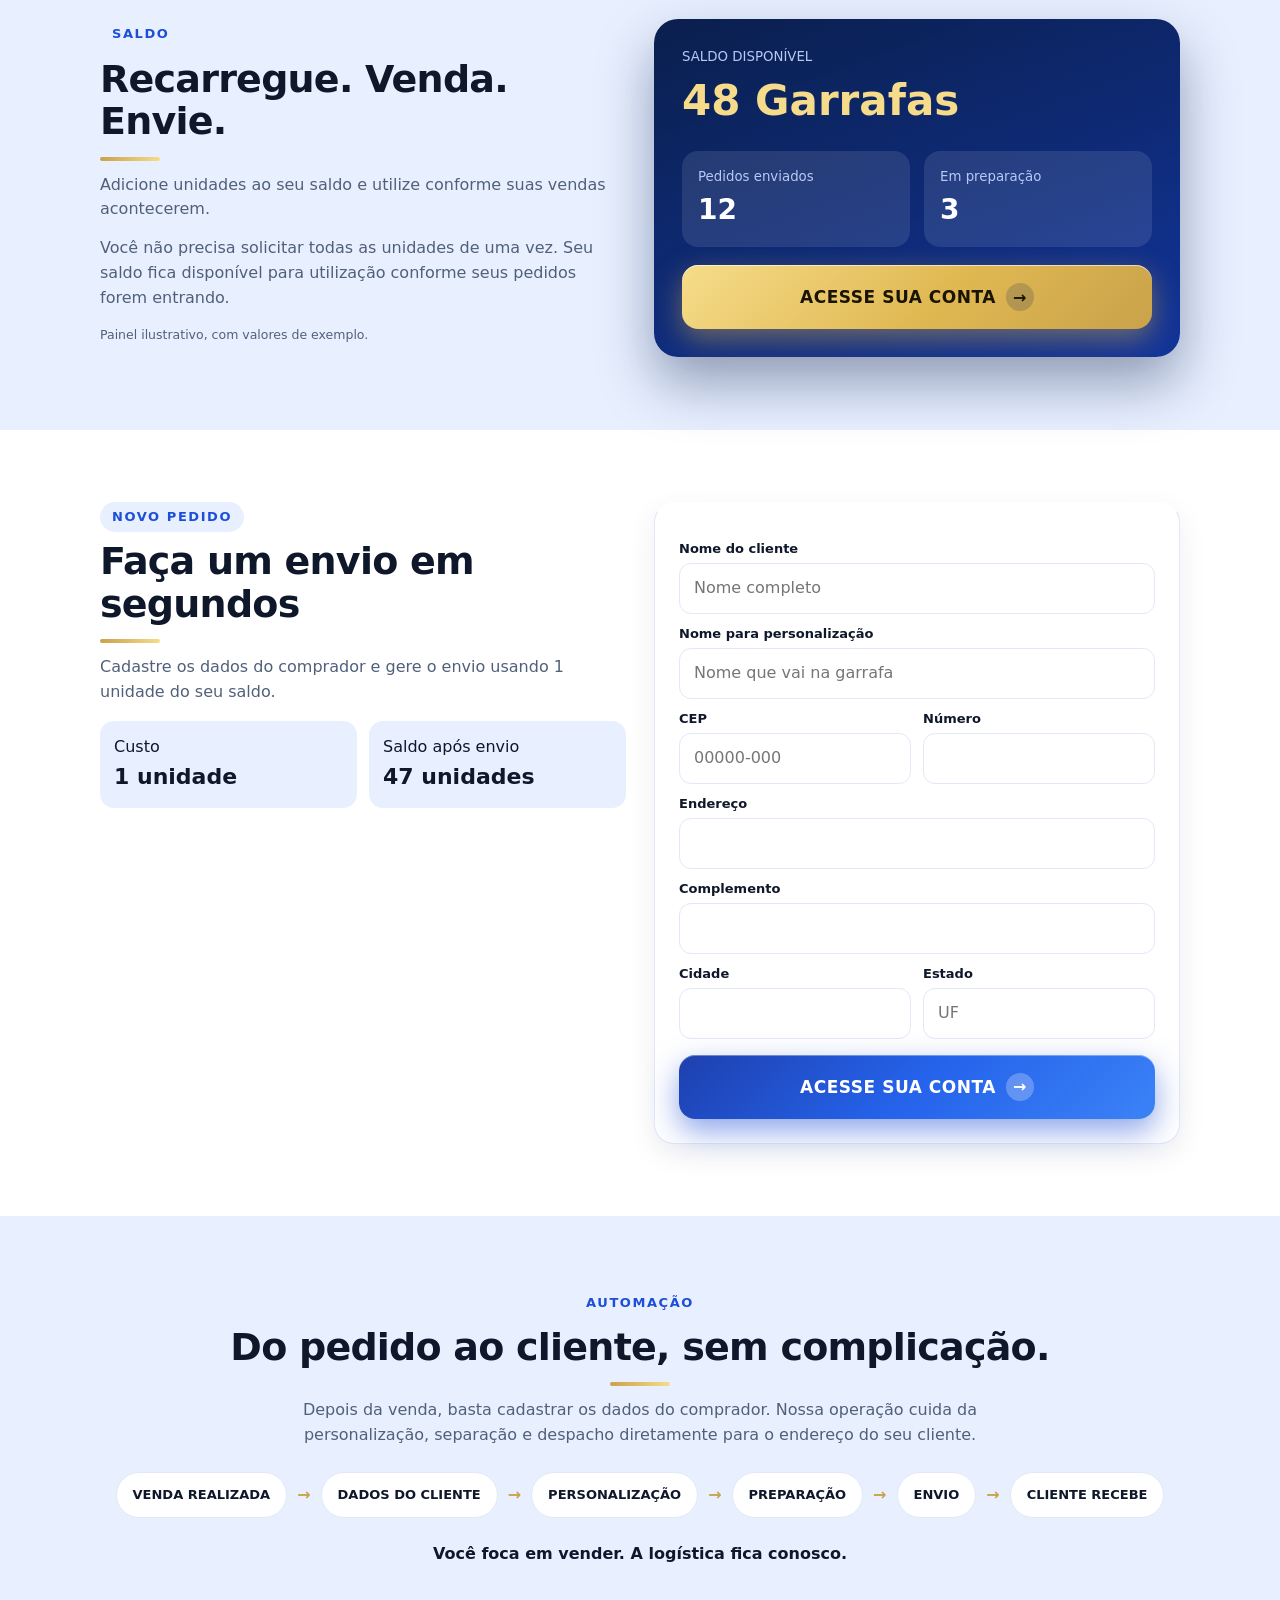
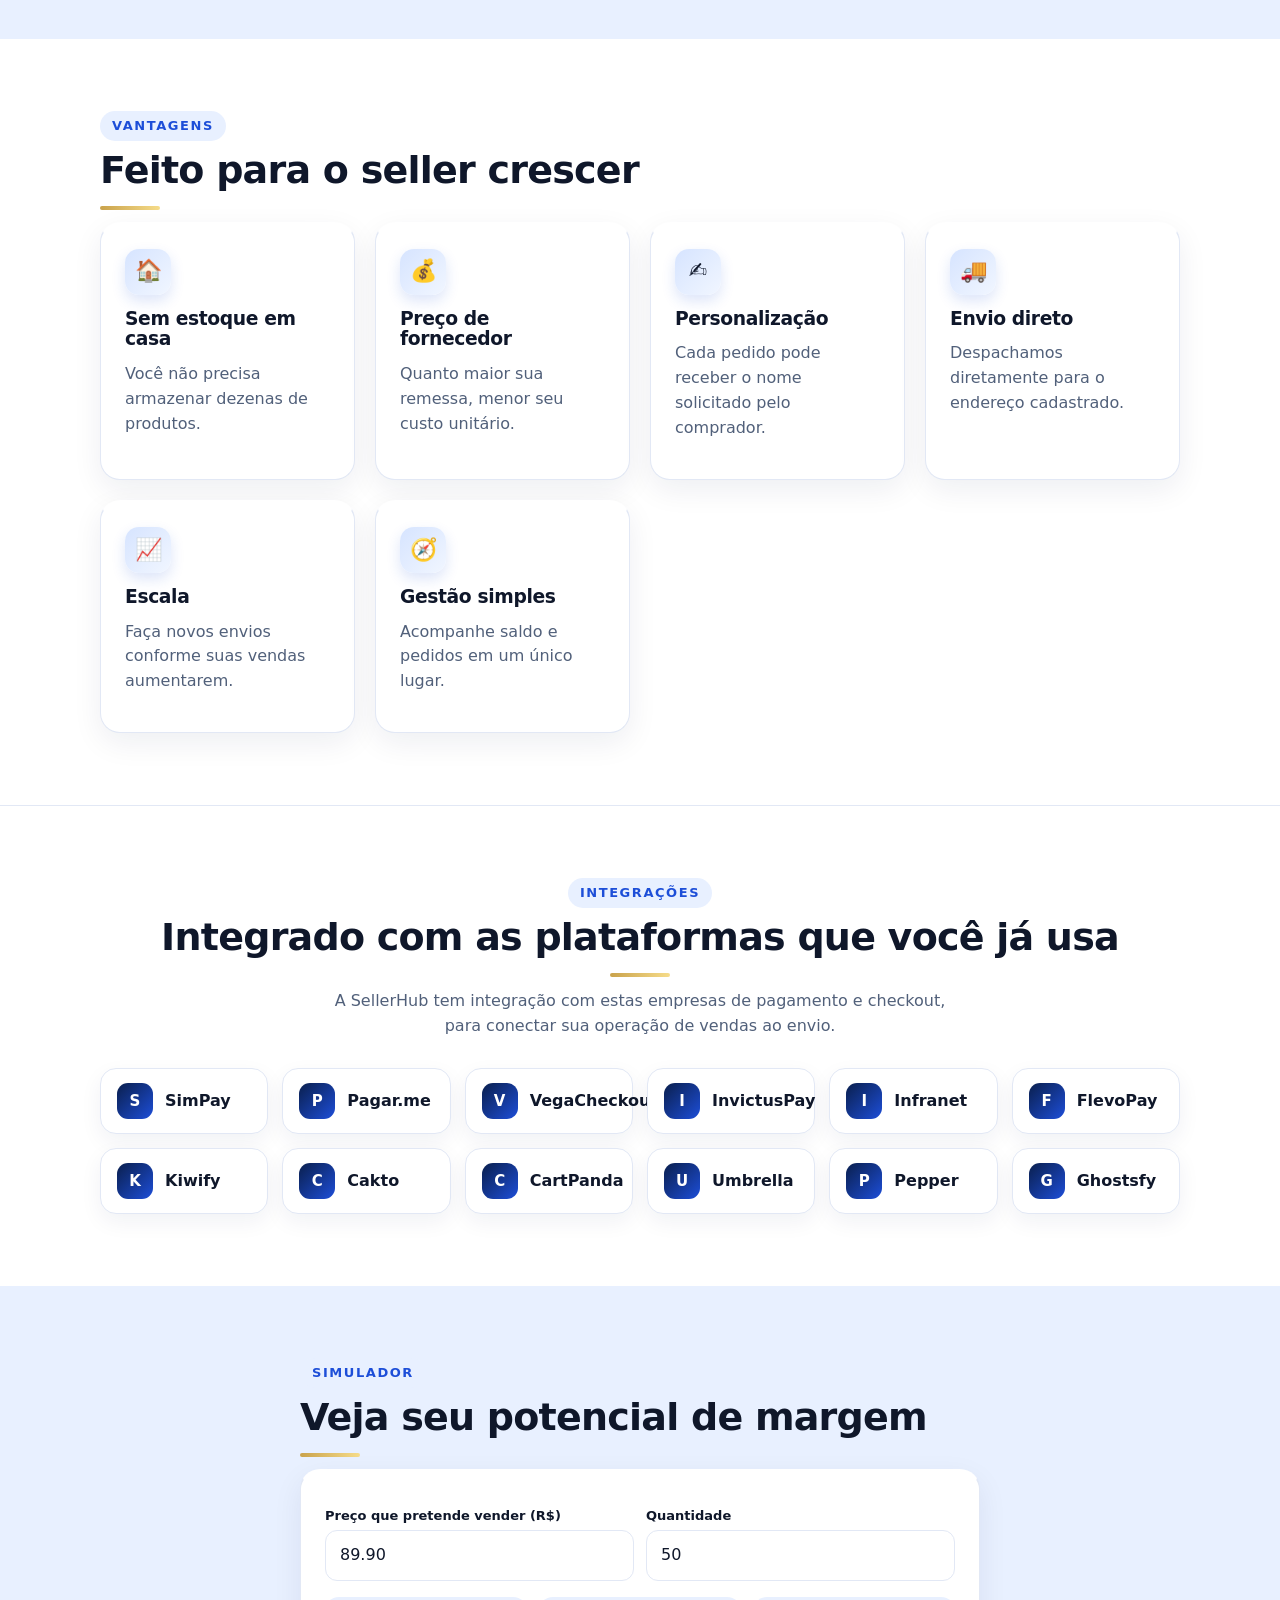
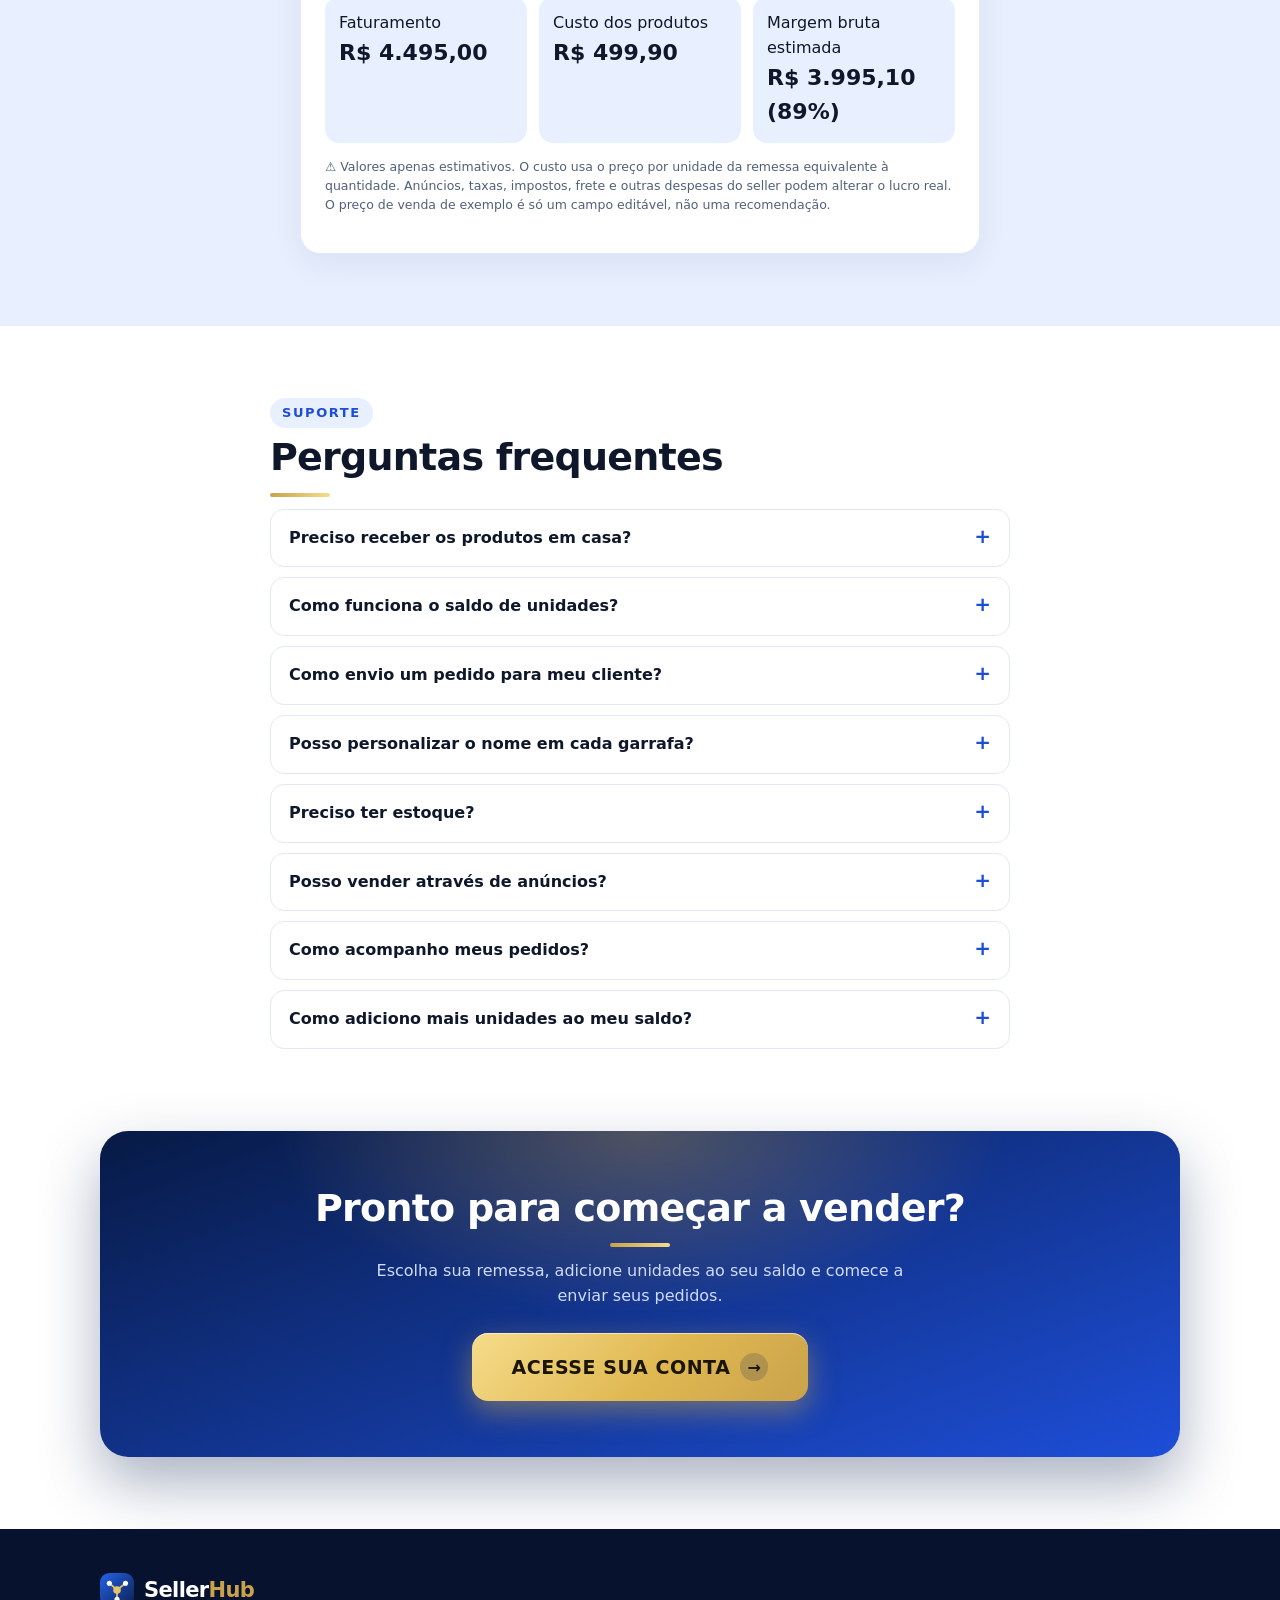
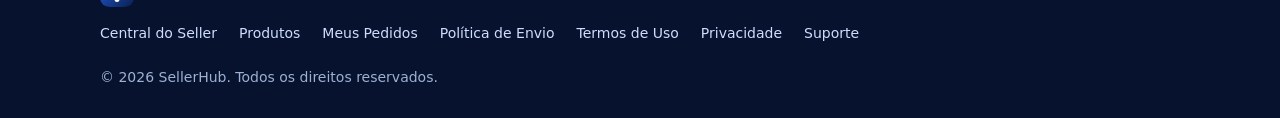
==== commit bcb5ab73: "Add files via upload" ====
--- a/index.html
+++ b/index.html
@@ -3,14 +3,14 @@
 <head>
 <meta charset="utf-8">
 <meta name="viewport" content="width=device-width, initial-scale=1, viewport-fit=cover">
-<link rel="icon" href="data:image/svg+xml,%3Csvg xmlns=%27http://www.w3.org/2000/svg%27 viewBox=%270 0 100 100%27%3E%3Ctext y=%27.9em%27 font-size=%2790%27%3E%E2%9C%A6%3C/text%3E%3C/svg%3E">
+<link rel="icon" type="image/svg+xml" href="assets/favicon.svg">
 <title>SellerHub — Intermediação direta para sellers e dropshipping</title>
 <meta name="description" content="SellerHub: intermediadora direta para sellers. Preço de fornecedor, personalização e envio direto ao seu cliente, sem estoque.">
 <link rel="stylesheet" href="assets/style.css">
 </head>
 <body>
 <header><div class="w nav">
-<a class="logo" href="#inicio"><i>✦</i>SellerHub</a>
+<a class="logo" href="#inicio" aria-label="SellerHub"><svg class="lm" viewBox="0 0 40 40" width="34" height="34" aria-hidden="true"><defs><linearGradient id="gh" x1="0" y1="0" x2="1" y2="1"><stop offset="0" stop-color="#2563eb"/><stop offset="1" stop-color="#0a1f4d"/></linearGradient></defs><rect width="40" height="40" rx="11" fill="url(#gh)"/><path d="M20 20L11 12M20 20L30 12M20 20L20 31" stroke="#e6c46a" stroke-width="2" stroke-linecap="round"/><circle cx="20" cy="20" r="4.5" fill="#e6c46a"/><circle cx="11" cy="12" r="3" fill="#fff"/><circle cx="30" cy="12" r="3" fill="#fff"/><circle cx="20" cy="31" r="3" fill="#fff"/></svg><span class="lw">Seller<b>Hub</b></span></a>
 <nav class="menu" id="menu">
 <a href="#inicio">Início</a><a href="#produto">Produtos</a><a href="#como">Como Funciona</a><a href="#novo-pedido">Meus Pedidos</a><a href="#saldo">Saldo</a><a href="#faq">Suporte</a></nav>
 <div class="right"><button class="btn gold" data-login>Acesse sua conta</button></div>
@@ -133,7 +133,7 @@
 <button class="btn gold" data-login>Acesse sua conta</button></div></div></section>
 </main>
 
-<footer><div class="w"><a class="logo" href="#inicio" style="color:#fff">✦ SellerHub</a>
+<footer><div class="w"><a class="logo" href="#inicio" style="color:#fff" aria-label="SellerHub"><svg class="lm" viewBox="0 0 40 40" width="34" height="34" aria-hidden="true"><defs><linearGradient id="gf" x1="0" y1="0" x2="1" y2="1"><stop offset="0" stop-color="#2563eb"/><stop offset="1" stop-color="#0a1f4d"/></linearGradient></defs><rect width="40" height="40" rx="11" fill="url(#gf)"/><path d="M20 20L11 12M20 20L30 12M20 20L20 31" stroke="#e6c46a" stroke-width="2" stroke-linecap="round"/><circle cx="20" cy="20" r="4.5" fill="#e6c46a"/><circle cx="11" cy="12" r="3" fill="#fff"/><circle cx="30" cy="12" r="3" fill="#fff"/><circle cx="20" cy="31" r="3" fill="#fff"/></svg><span class="lw">Seller<b>Hub</b></span></a>
 <div class="fl"><a href="#">Central do Seller</a><a href="#produto">Produtos</a><a href="#novo-pedido">Meus Pedidos</a><a href="#">Política de Envio</a><a href="#">Termos de Uso</a><a href="#">Privacidade</a><a href="#faq">Suporte</a></div>
 <div>© 2026 SellerHub. Todos os direitos reservados.</div></div></footer>
 <dialog id="lg"><h3>Acesse sua conta</h3><p>Entre para recarregar saldo e gerar envios.</p><label>E-mail</label><input type="email" placeholder="voce@email.com"><label>Senha</label><input type="password"><button type="button" class="btn full" style="margin-top:16px" id="lgb">Acesse sua conta</button></dialog>
--- a/assets/style.css
+++ b/assets/style.css
@@ -101,3 +101,29 @@
 @media(min-width:900px){.plan.pop{transform:translateY(-10px)}.plan.pop:hover{transform:translateY(-14px)}}
 .mbar{display:none}
 @media(max-width:700px){.mbar{display:block;position:fixed;left:0;right:0;bottom:0;z-index:60;padding:10px 16px calc(10px + env(safe-area-inset-bottom,0px));background:color-mix(in srgb,var(--bg) 92%,transparent);backdrop-filter:blur(10px);border-top:1px solid var(--line)}body{padding-bottom:76px}.toast{bottom:calc(90px + env(safe-area-inset-bottom,0px))}}
+.btn:before{display:none!important}
+.logo{gap:10px}.lw{font-weight:800;letter-spacing:-.03em;font-size:21px;color:inherit}.lw b{color:#2563eb;font-weight:800}footer .lw b{color:var(--gold)}
+@media(prefers-color-scheme:dark){:root:not([data-theme="light"]) .lw b{color:#60a5fa}}
+.toast{opacity:0;visibility:hidden;pointer-events:none}.toast.show{opacity:1;visibility:visible}
+/* v-chamativo */
+.btn{font-weight:800;font-size:17px;padding:18px 34px;border-radius:16px;letter-spacing:.03em;text-transform:uppercase;background:linear-gradient(135deg,#1e40af,#2563eb 50%,#3b82f6);box-shadow:0 12px 30px rgba(29,78,216,.5),inset 0 1px 0 rgba(255,255,255,.35)}
+.btn:after{display:inline-grid;place-items:center;width:28px;height:28px;border-radius:50%;background:rgba(255,255,255,.25);font-size:16px}
+.btn:hover{transform:translateY(-3px) scale(1.03);box-shadow:0 18px 40px rgba(29,78,216,.6)}
+.btn.gold{color:#1a1403;background:linear-gradient(135deg,#f6dc8a,#e0b852 55%,#c9a24b);animation:pulse 2.4s infinite}
+.btn.gold:after{background:rgba(10,31,77,.18)}
+.btn.gold:hover{box-shadow:0 18px 44px rgba(201,162,75,.75)}
+@keyframes pulse{0%{box-shadow:0 12px 30px rgba(201,162,75,.5),0 0 0 0 rgba(240,210,124,.65)}70%{box-shadow:0 12px 30px rgba(201,162,75,.5),0 0 0 16px rgba(240,210,124,0)}100%{box-shadow:0 12px 30px rgba(201,162,75,.5),0 0 0 0 rgba(240,210,124,0)}}
+.right .btn{padding:11px 18px;font-size:13px}.right .btn:after{width:22px;height:22px;font-size:13px}
+.final .btn{font-size:19px;padding:20px 40px}
+.hero{background:radial-gradient(900px 500px at 85% 0,#3b6cff 0,transparent 60%),radial-gradient(600px 400px at 0 100%,rgba(201,162,75,.28),transparent 60%),linear-gradient(160deg,#071a45,#1238b0)}
+.hero h1{font-size:clamp(38px,7vw,68px)}
+section h2:after{content:"";display:block;width:60px;height:4px;border-radius:4px;background:linear-gradient(90deg,var(--gold),#f6dc8a);margin-top:14px}
+[style*="text-align:center"] h2:after,.final h2:after{margin-left:auto;margin-right:auto}
+.card{border-top:3px solid transparent}.card:hover{border-top-color:var(--gold);box-shadow:0 22px 48px rgba(29,78,216,.22)}
+.ico{background:linear-gradient(135deg,#d6e4ff,#f1f6ff);box-shadow:0 6px 14px rgba(29,78,216,.15)}
+.plan.pop{border-color:var(--gold);box-shadow:0 26px 56px rgba(201,162,75,.32),0 0 0 3px rgba(201,162,75,.28)}
+.badge{background:linear-gradient(135deg,#f6dc8a,#c9a24b);box-shadow:0 6px 16px rgba(201,162,75,.5);font-size:12px;padding:7px 16px}
+.final{background:radial-gradient(520px 260px at 50% 0,rgba(201,162,75,.35),transparent 70%),linear-gradient(160deg,#071a45,#1d4ed8);box-shadow:0 26px 60px rgba(10,31,77,.35)}
+.dash{box-shadow:0 26px 56px rgba(10,31,77,.4)}#bal{color:#f6dc8a}
+.stats b{color:var(--royal)}
+.eye{background:var(--sky);padding:5px 12px;border-radius:99px;display:inline-block}.hero .eye{background:rgba(255,255,255,.12)}
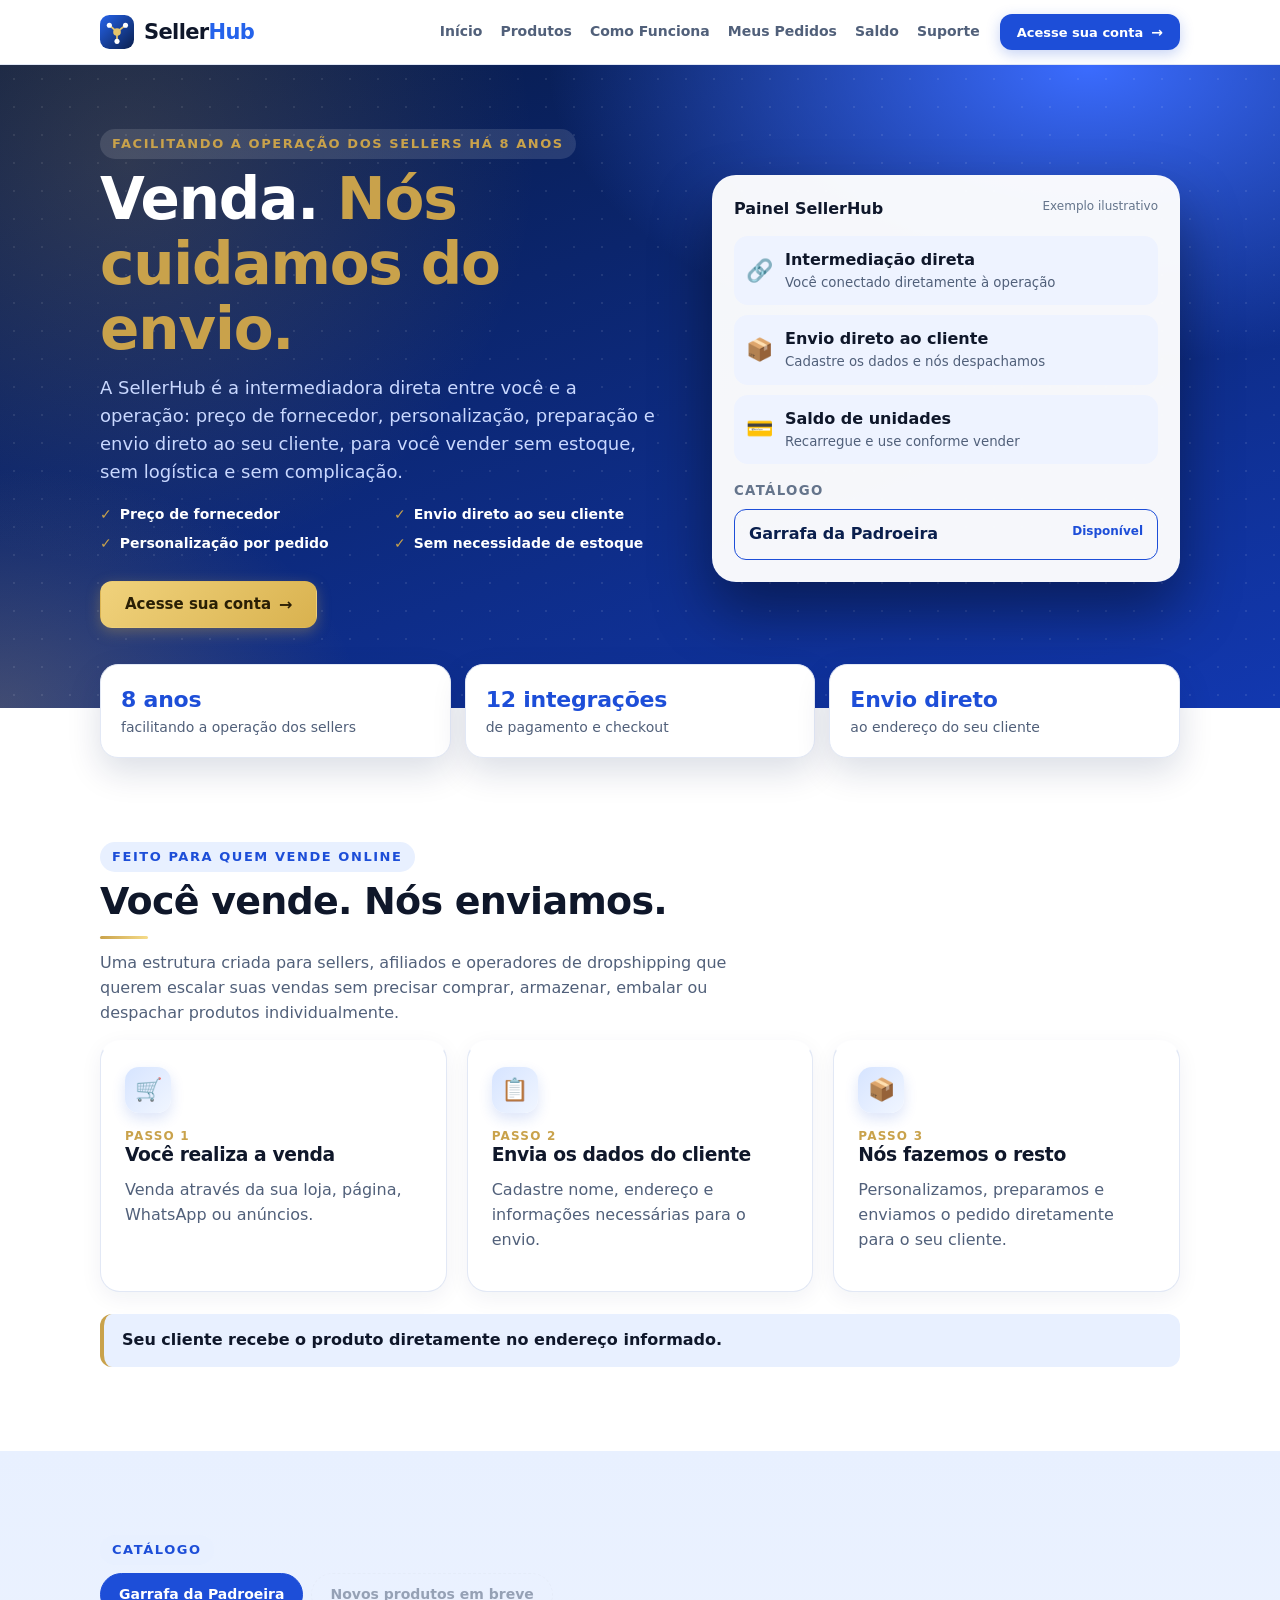
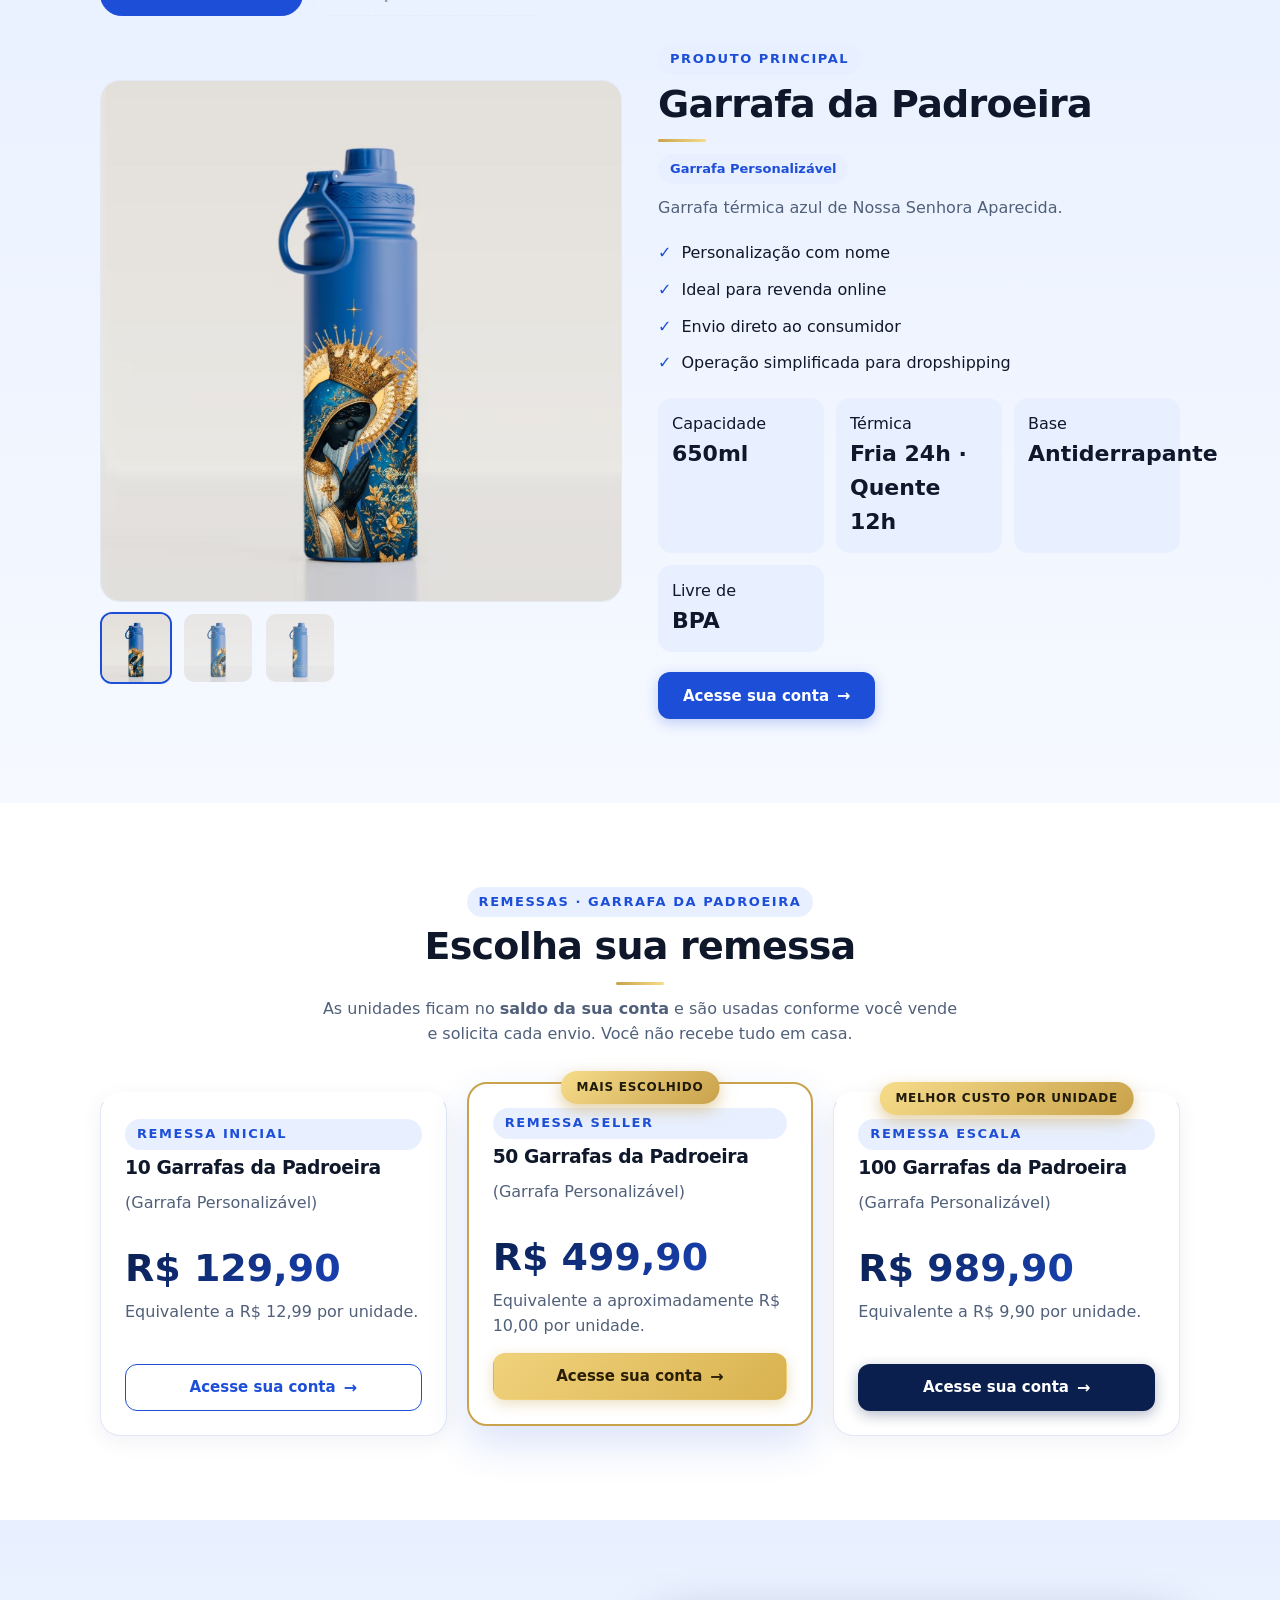
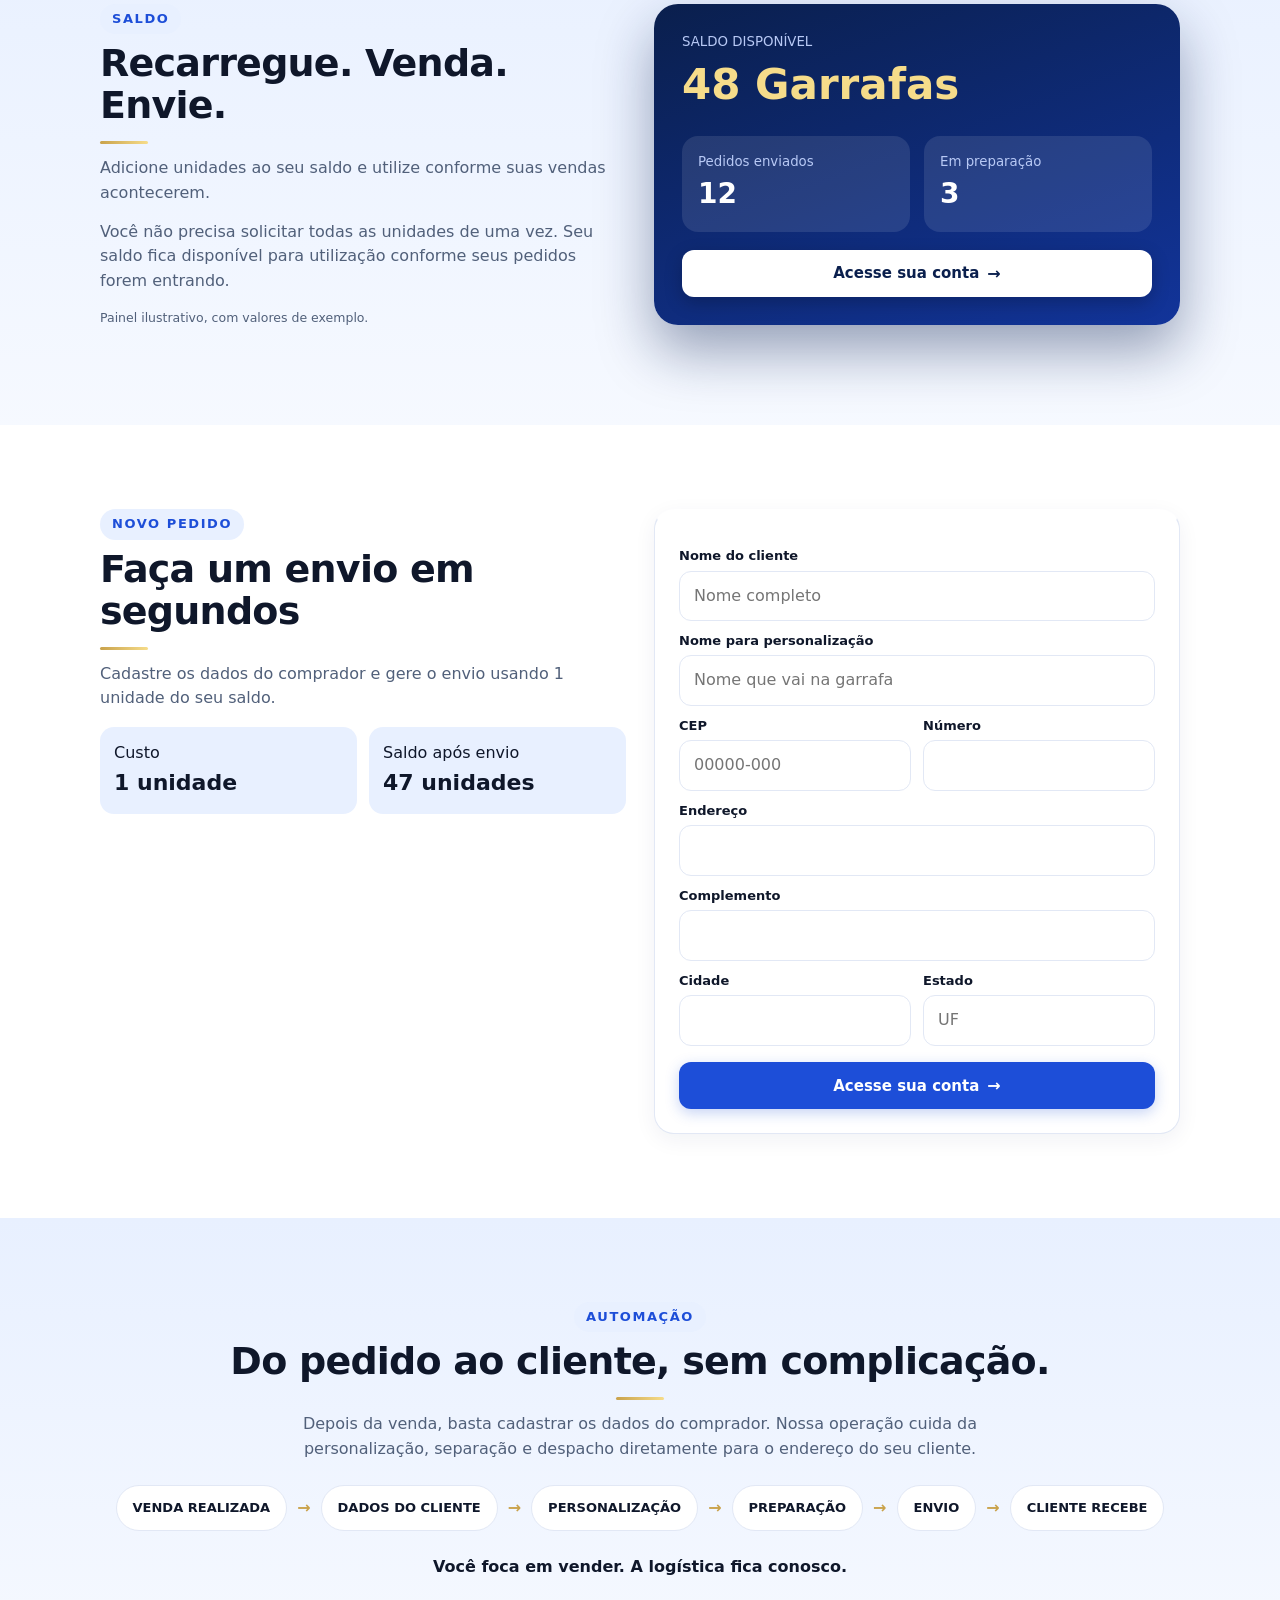
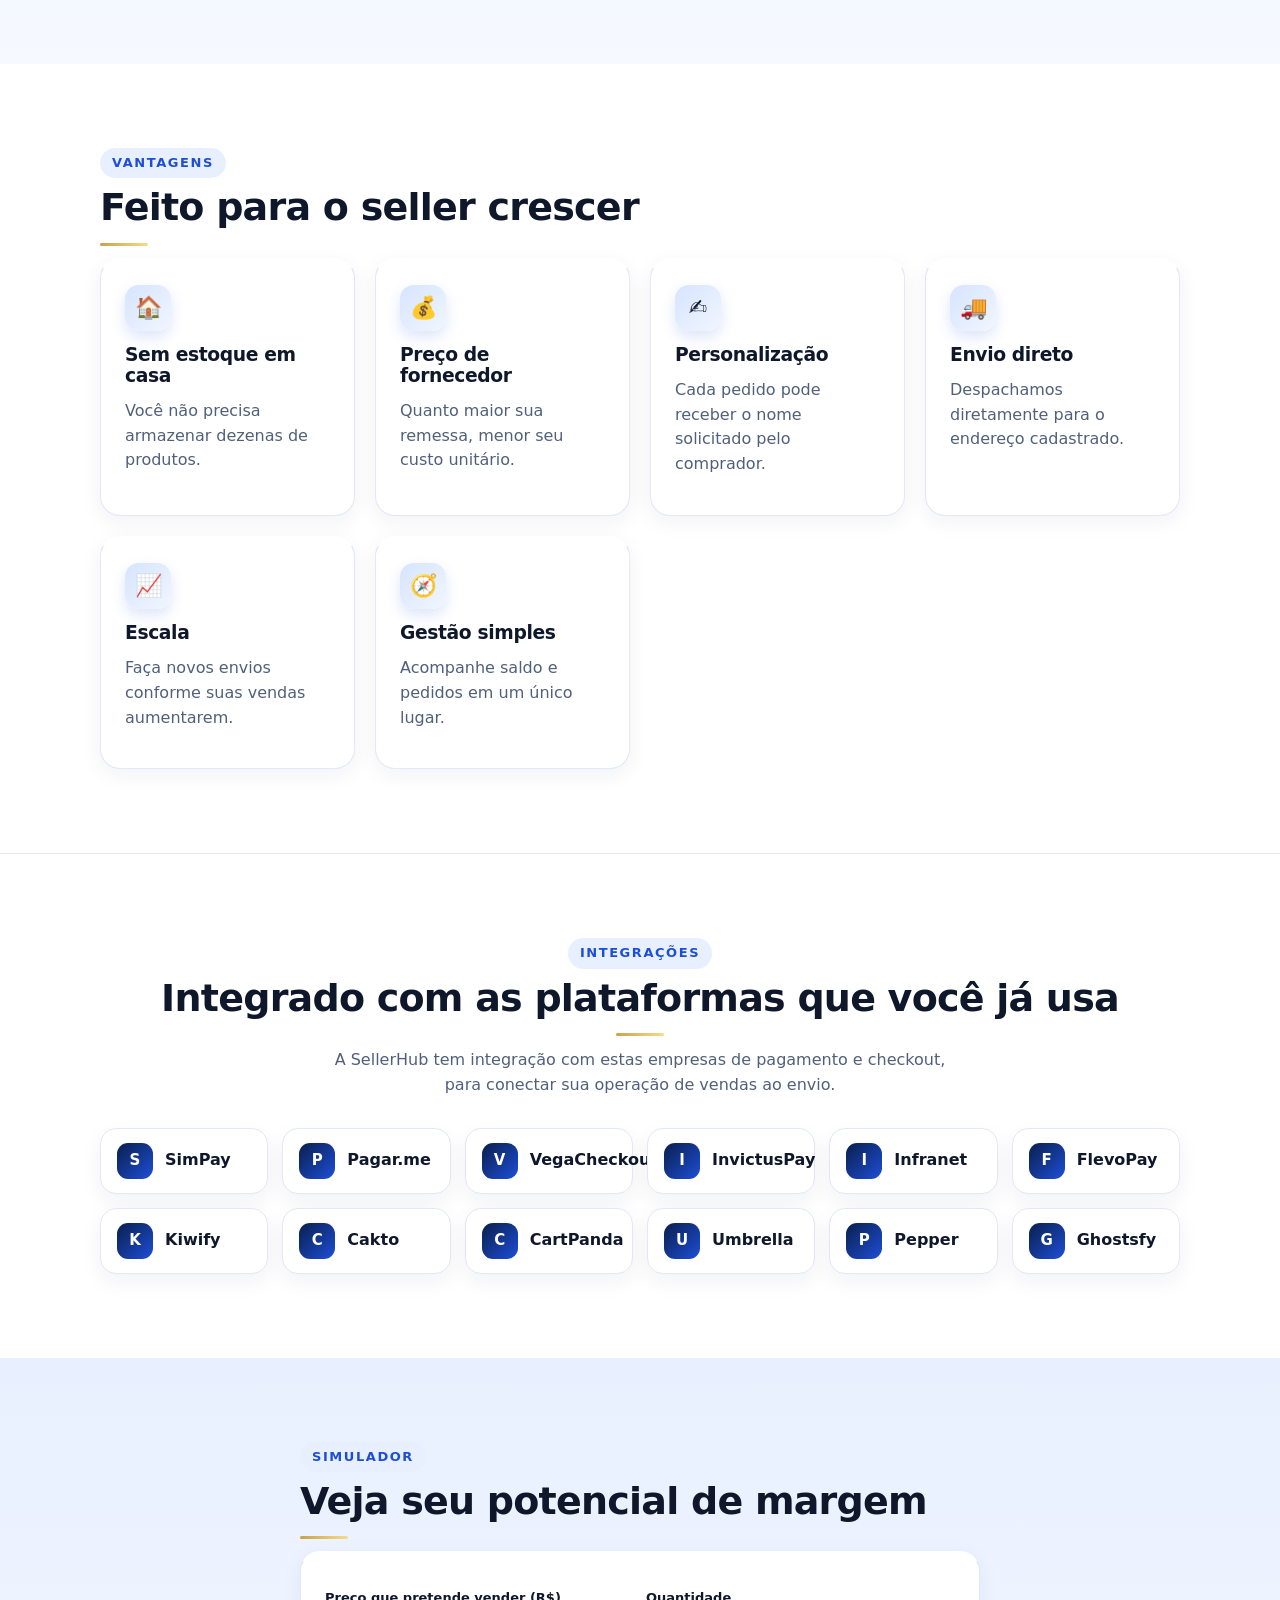
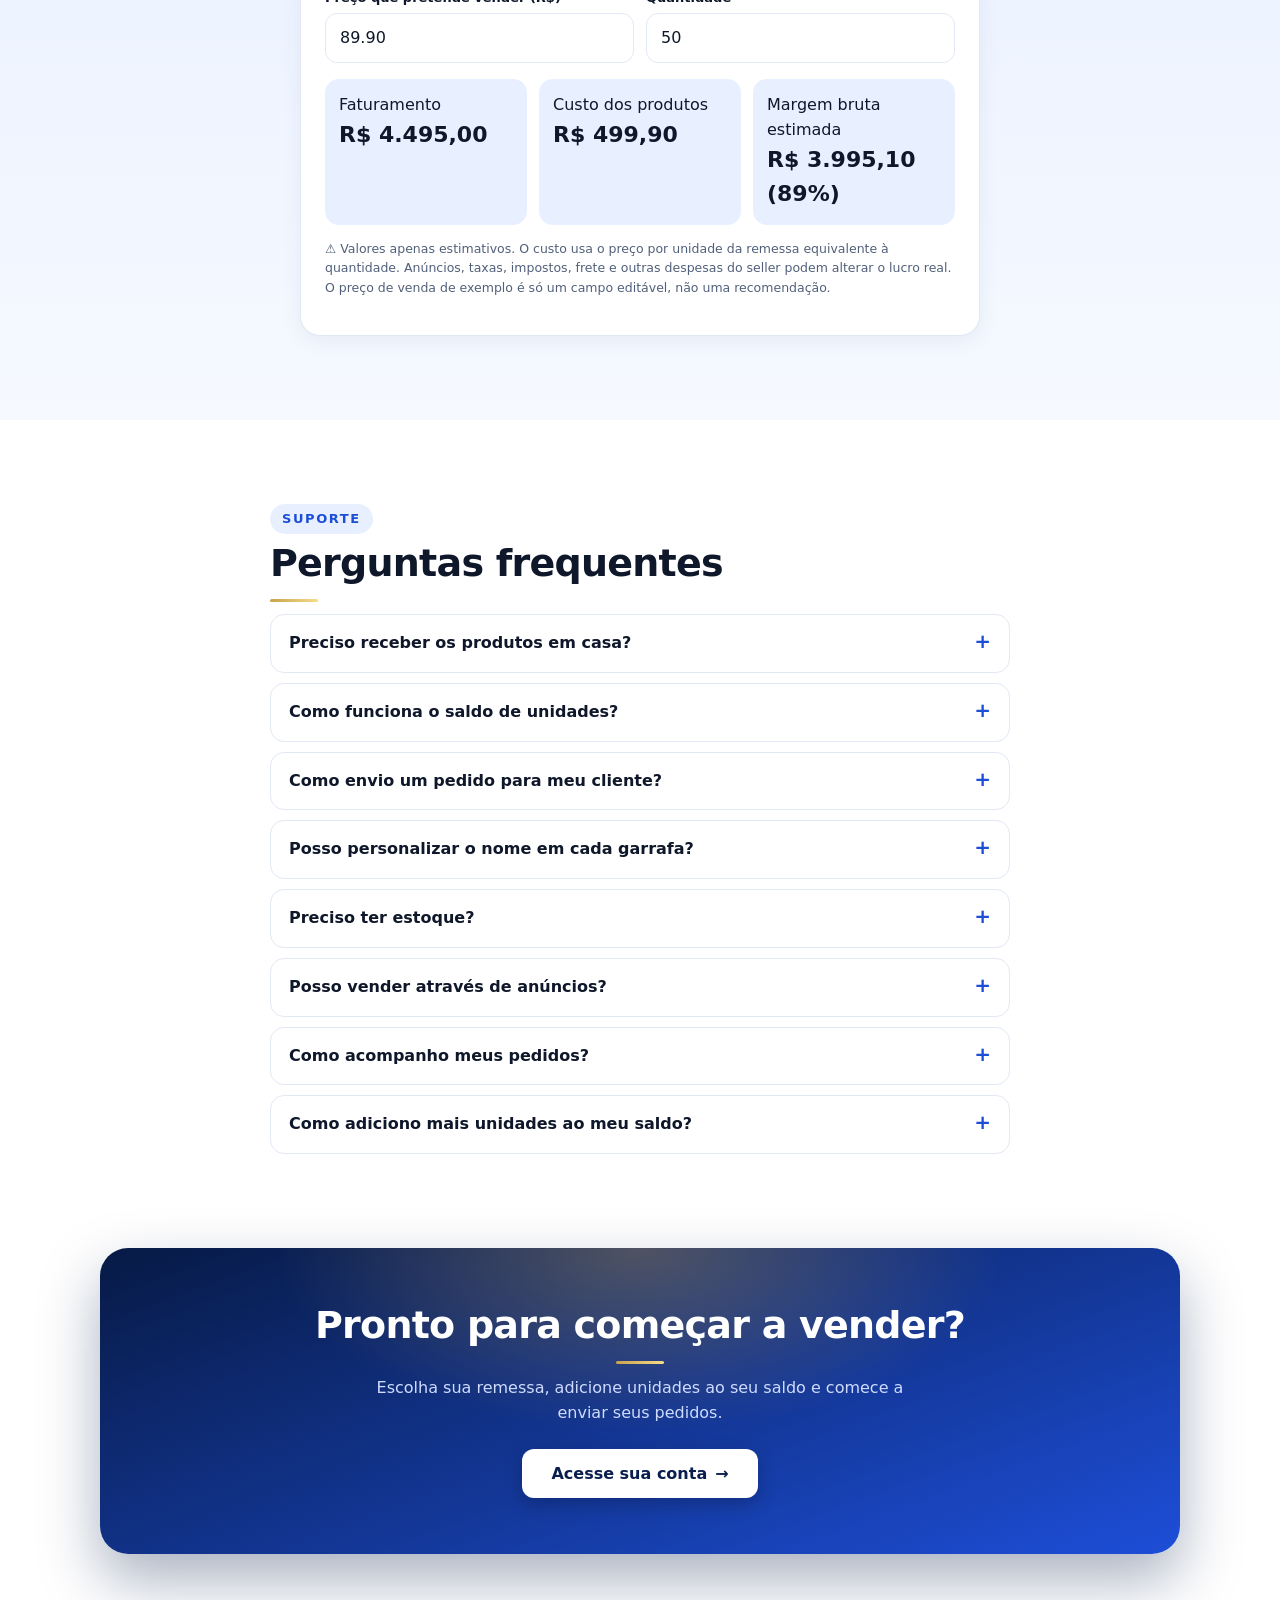
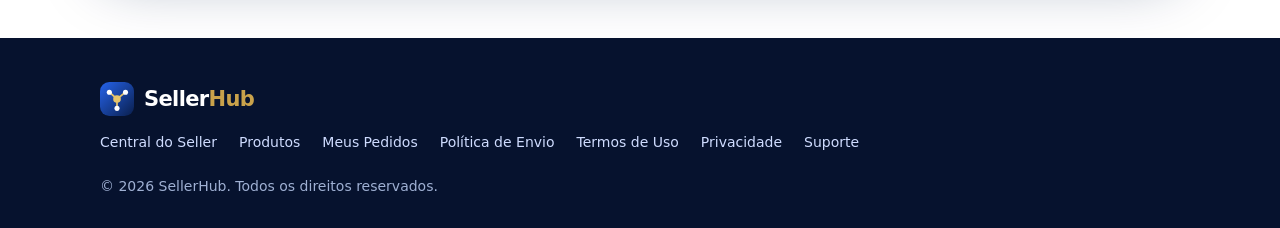
==== commit 1cde71ea: "Add files via upload" ====
--- a/index.html
+++ b/index.html
@@ -13,7 +13,7 @@
 <a class="logo" href="#inicio" aria-label="SellerHub"><svg class="lm" viewBox="0 0 40 40" width="34" height="34" aria-hidden="true"><defs><linearGradient id="gh" x1="0" y1="0" x2="1" y2="1"><stop offset="0" stop-color="#2563eb"/><stop offset="1" stop-color="#0a1f4d"/></linearGradient></defs><rect width="40" height="40" rx="11" fill="url(#gh)"/><path d="M20 20L11 12M20 20L30 12M20 20L20 31" stroke="#e6c46a" stroke-width="2" stroke-linecap="round"/><circle cx="20" cy="20" r="4.5" fill="#e6c46a"/><circle cx="11" cy="12" r="3" fill="#fff"/><circle cx="30" cy="12" r="3" fill="#fff"/><circle cx="20" cy="31" r="3" fill="#fff"/></svg><span class="lw">Seller<b>Hub</b></span></a>
 <nav class="menu" id="menu">
 <a href="#inicio">Início</a><a href="#produto">Produtos</a><a href="#como">Como Funciona</a><a href="#novo-pedido">Meus Pedidos</a><a href="#saldo">Saldo</a><a href="#faq">Suporte</a></nav>
-<div class="right"><button class="btn gold" data-login>Acesse sua conta</button></div>
+<div class="right"><button class="btn" data-login>Acesse sua conta</button></div>
 <button class="burger" id="bg" aria-label="Menu">☰</button>
 </div></header>
 
@@ -59,9 +59,9 @@
 <div class="rv" style="text-align:center"><div class="eye">Remessas · Garrafa da Padroeira</div><h2>Escolha sua remessa</h2>
 <p style="max-width:640px;margin:0 auto 34px">As unidades ficam no <b>saldo da sua conta</b> e são usadas conforme você vende e solicita cada envio. Você não recebe tudo em casa.</p></div>
 <div class="grid g3" style="padding-top:12px">
-<div class="card plan rv"><div class="eye">Remessa Inicial</div><h3>10 Garrafas da Padroeira</h3><p>(Garrafa Personalizável)</p><div class="price">R$ 129,90</div><p>Equivalente a R$ 12,99 por unidade.</p><div style="margin-top:auto"><button class="btn full" data-login>Acesse sua conta</button></div></div>
+<div class="card plan rv"><div class="eye">Remessa Inicial</div><h3>10 Garrafas da Padroeira</h3><p>(Garrafa Personalizável)</p><div class="price">R$ 129,90</div><p>Equivalente a R$ 12,99 por unidade.</p><div style="margin-top:auto"><button class="btn full out" data-login>Acesse sua conta</button></div></div>
 <div class="card plan pop rv"><span class="badge">MAIS ESCOLHIDO</span><div class="eye">Remessa Seller</div><h3>50 Garrafas da Padroeira</h3><p>(Garrafa Personalizável)</p><div class="price">R$ 499,90</div><p>Equivalente a aproximadamente R$ 10,00 por unidade.</p><div style="margin-top:auto"><button class="btn full gold" data-login>Acesse sua conta</button></div></div>
-<div class="card plan rv"><span class="badge">MELHOR CUSTO POR UNIDADE</span><div class="eye">Remessa Escala</div><h3>100 Garrafas da Padroeira</h3><p>(Garrafa Personalizável)</p><div class="price">R$ 989,90</div><p>Equivalente a R$ 9,90 por unidade.</p><div style="margin-top:auto"><button class="btn full" data-login>Acesse sua conta</button></div></div>
+<div class="card plan rv"><span class="badge">MELHOR CUSTO POR UNIDADE</span><div class="eye">Remessa Escala</div><h3>100 Garrafas da Padroeira</h3><p>(Garrafa Personalizável)</p><div class="price">R$ 989,90</div><p>Equivalente a R$ 9,90 por unidade.</p><div style="margin-top:auto"><button class="btn full navy" data-login>Acesse sua conta</button></div></div>
 </div>
 </div></section>
 
@@ -72,7 +72,7 @@
 <p class="warn">Painel ilustrativo, com valores de exemplo.</p></div>
 <div class="dash rv"><small>SALDO DISPONÍVEL</small><b style="font-size:42px" id="bal">48 Garrafas</b>
 <div class="k"><div><small>Pedidos enviados</small><b id="sent">12</b></div><div><small>Em preparação</small><b id="prep">3</b></div></div>
-<button class="btn gold full" data-login>Acesse sua conta</button></div>
+<button class="btn white full" data-login>Acesse sua conta</button></div>
 </div></section>
 
 <section id="novo-pedido"><div class="w two">
@@ -130,14 +130,14 @@
 
 <section style="padding-top:0"><div class="w"><div class="final rv"><h2>Pronto para começar a vender?</h2>
 <p style="max-width:560px;margin:0 auto 24px">Escolha sua remessa, adicione unidades ao seu saldo e comece a enviar seus pedidos.</p>
-<button class="btn gold" data-login>Acesse sua conta</button></div></div></section>
+<button class="btn white" data-login>Acesse sua conta</button></div></div></section>
 </main>
 
 <footer><div class="w"><a class="logo" href="#inicio" style="color:#fff" aria-label="SellerHub"><svg class="lm" viewBox="0 0 40 40" width="34" height="34" aria-hidden="true"><defs><linearGradient id="gf" x1="0" y1="0" x2="1" y2="1"><stop offset="0" stop-color="#2563eb"/><stop offset="1" stop-color="#0a1f4d"/></linearGradient></defs><rect width="40" height="40" rx="11" fill="url(#gf)"/><path d="M20 20L11 12M20 20L30 12M20 20L20 31" stroke="#e6c46a" stroke-width="2" stroke-linecap="round"/><circle cx="20" cy="20" r="4.5" fill="#e6c46a"/><circle cx="11" cy="12" r="3" fill="#fff"/><circle cx="30" cy="12" r="3" fill="#fff"/><circle cx="20" cy="31" r="3" fill="#fff"/></svg><span class="lw">Seller<b>Hub</b></span></a>
 <div class="fl"><a href="#">Central do Seller</a><a href="#produto">Produtos</a><a href="#novo-pedido">Meus Pedidos</a><a href="#">Política de Envio</a><a href="#">Termos de Uso</a><a href="#">Privacidade</a><a href="#faq">Suporte</a></div>
 <div>© 2026 SellerHub. Todos os direitos reservados.</div></div></footer>
 <dialog id="lg"><h3>Acesse sua conta</h3><p>Entre para recarregar saldo e gerar envios.</p><label>E-mail</label><input type="email" placeholder="voce@email.com"><label>Senha</label><input type="password"><button type="button" class="btn full" style="margin-top:16px" id="lgb">Acesse sua conta</button></dialog>
-<div class="mbar"><button class="btn gold full" data-login>Acesse sua conta</button></div>
+<div class="mbar"><button class="btn full" data-login>Acesse sua conta</button></div>
 <div class="toast" id="t"></div>
 
 <script src="assets/app.js" defer></script>
--- a/assets/style.css
+++ b/assets/style.css
@@ -127,3 +127,22 @@
 .dash{box-shadow:0 26px 56px rgba(10,31,77,.4)}#bal{color:#f6dc8a}
 .stats b{color:var(--royal)}
 .eye{background:var(--sky);padding:5px 12px;border-radius:99px;display:inline-block}.hero .eye{background:rgba(255,255,255,.12)}
+/* v-suave */
+.btn{font-size:15px;font-weight:700;padding:13px 24px;border-radius:12px;letter-spacing:0;text-transform:none;gap:8px;background:var(--royal);color:#fff;border:1.5px solid transparent;box-shadow:0 4px 14px rgba(29,78,216,.25);animation:none}
+.btn:after{content:"→";display:inline;width:auto;height:auto;border-radius:0;background:none;font-size:16px;transition:transform .2s}
+.btn:hover{transform:translateY(-2px);box-shadow:0 8px 20px rgba(29,78,216,.32)}.btn:hover:after{transform:translateX(4px)}
+.btn.gold{animation:none;color:#2a1f05;background:linear-gradient(135deg,#f0d27c,#d9b24f);box-shadow:0 4px 14px rgba(201,162,75,.35)}
+.btn.gold:after{background:none}.btn.gold:hover{box-shadow:0 8px 20px rgba(201,162,75,.45)}
+.btn.navy{background:var(--navy);box-shadow:0 4px 14px rgba(10,31,77,.3)}
+.btn.out{background:transparent;color:var(--royal);border-color:var(--royal);box-shadow:none}.btn.out:hover{background:var(--royal);color:#fff}
+.btn.white{background:#fff;color:var(--navy);box-shadow:0 6px 18px rgba(0,0,0,.22)}
+.right .btn{padding:9px 16px;font-size:13px}.right .btn:after{width:auto;height:auto;font-size:14px}
+.final .btn{font-size:16px;padding:14px 28px}
+@media(prefers-color-scheme:dark){:root:not([data-theme="light"]) .btn.navy{background:#1d4ed8}:root:not([data-theme="light"]) .btn.out{color:#7aa2ff;border-color:#7aa2ff}}
+.hero h1{font-size:clamp(34px,6vw,58px);text-shadow:none}
+section{padding:84px 0}
+section h2:after{width:48px;height:3px}
+.plan.pop{border-color:var(--gold);box-shadow:0 18px 40px rgba(29,78,216,.16)}
+.card{box-shadow:0 6px 22px rgba(10,31,77,.06)}.card:hover{box-shadow:0 16px 36px rgba(29,78,216,.14)}
+section[style*="--sky"]{background:linear-gradient(180deg,var(--sky),color-mix(in srgb,var(--sky) 40%,var(--bg)))!important}
+::selection{background:#bcd0ff}
